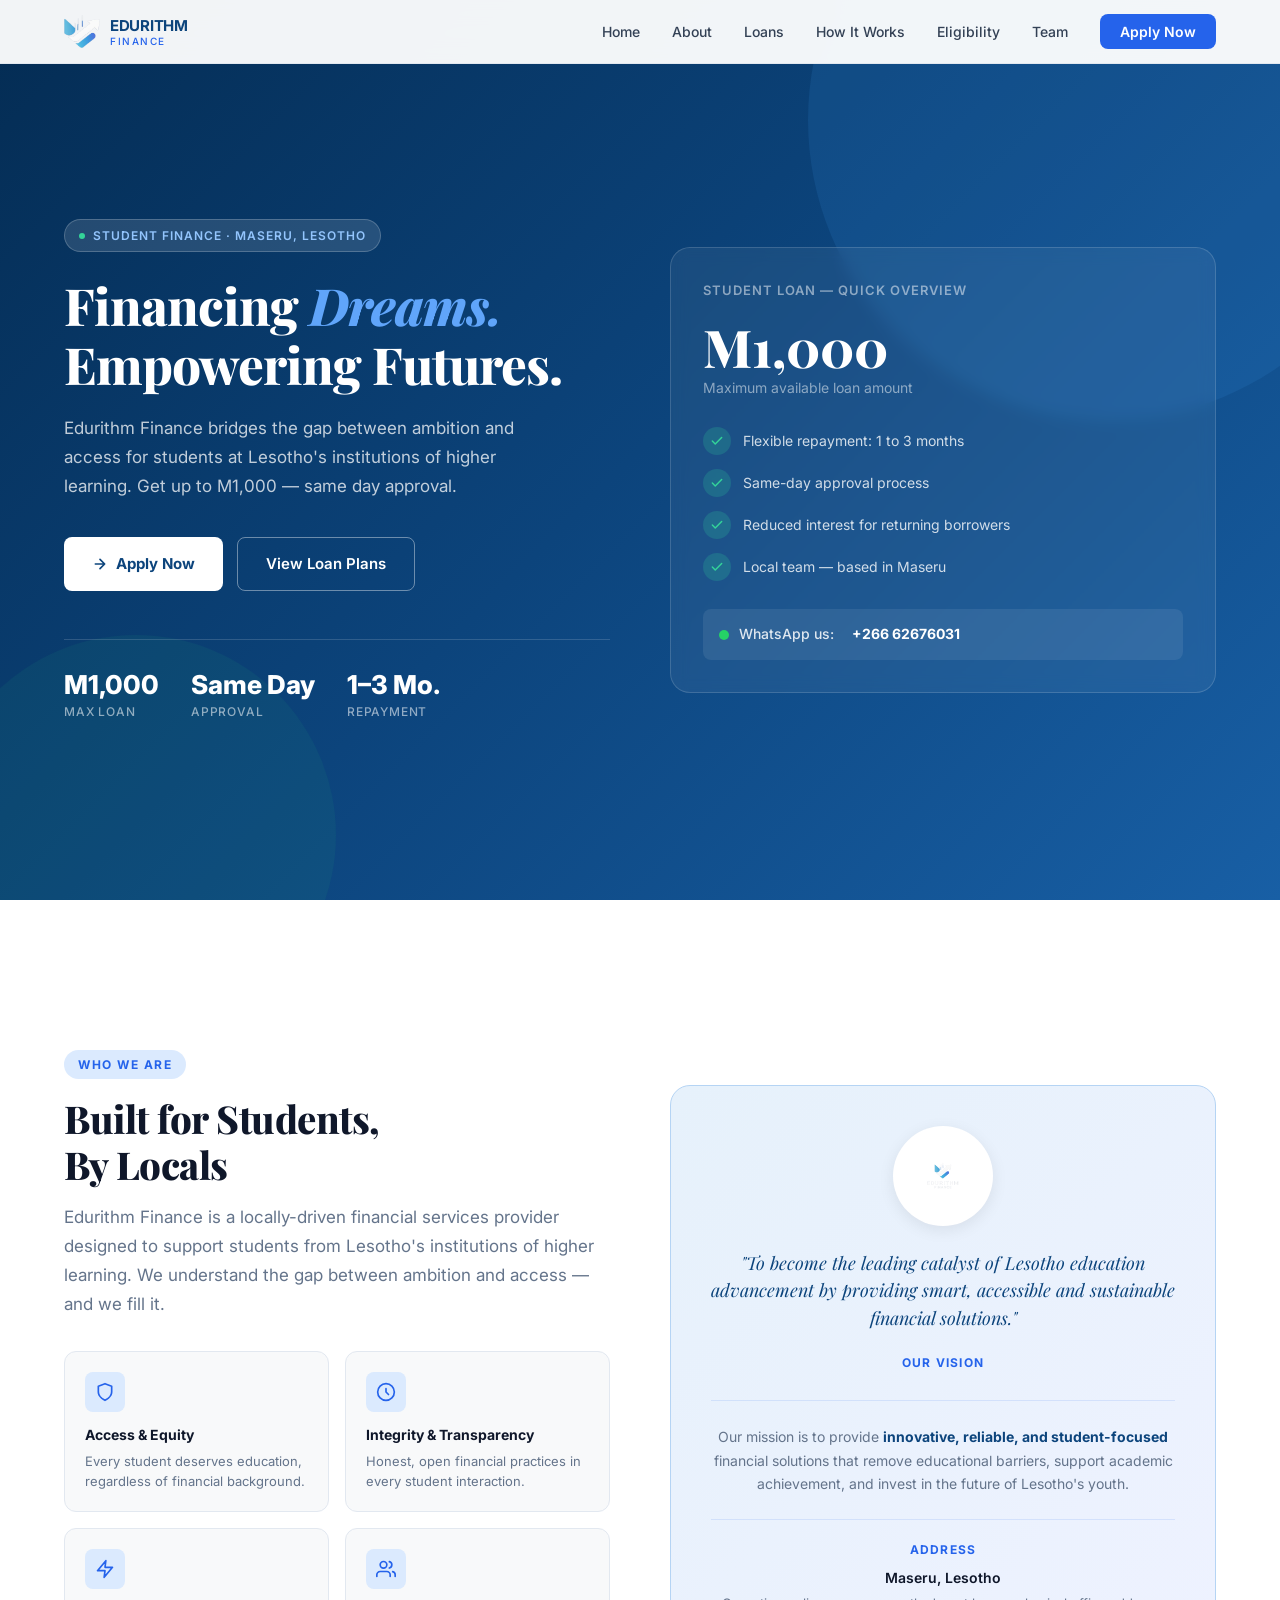
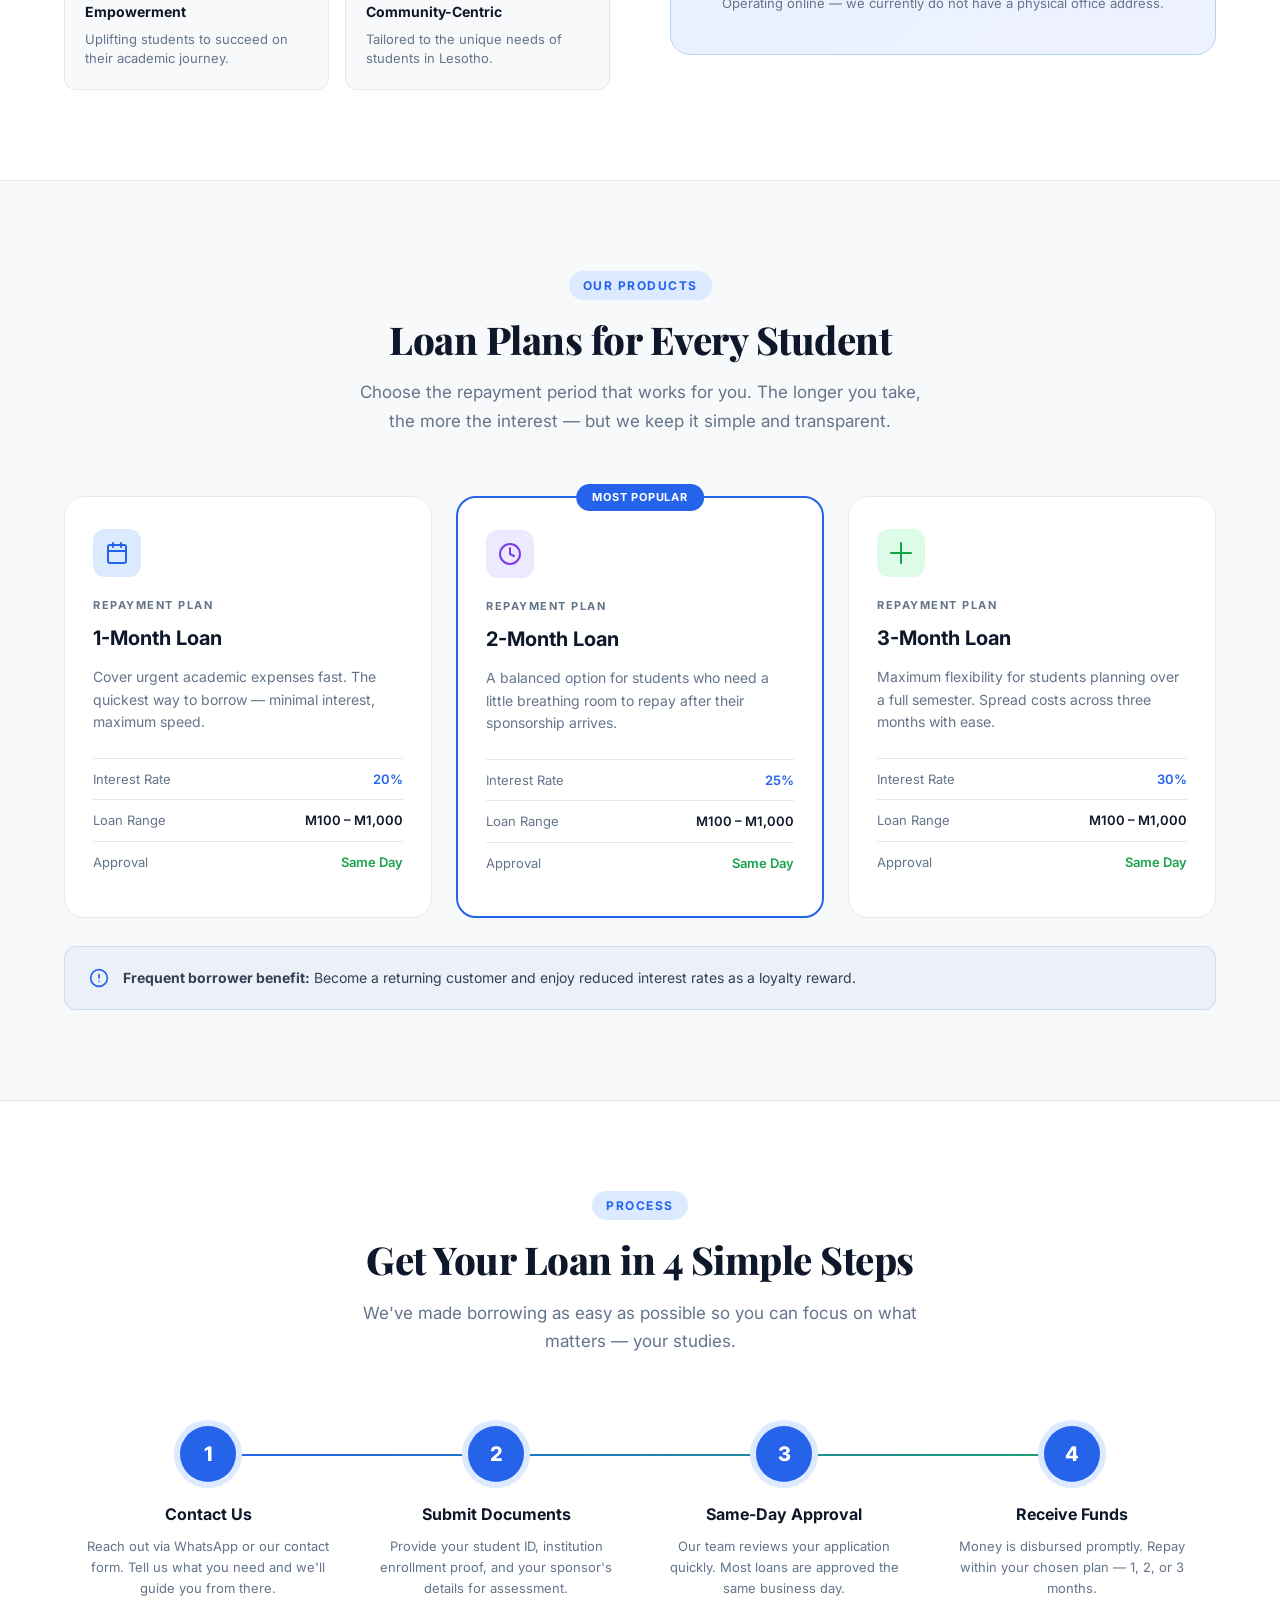
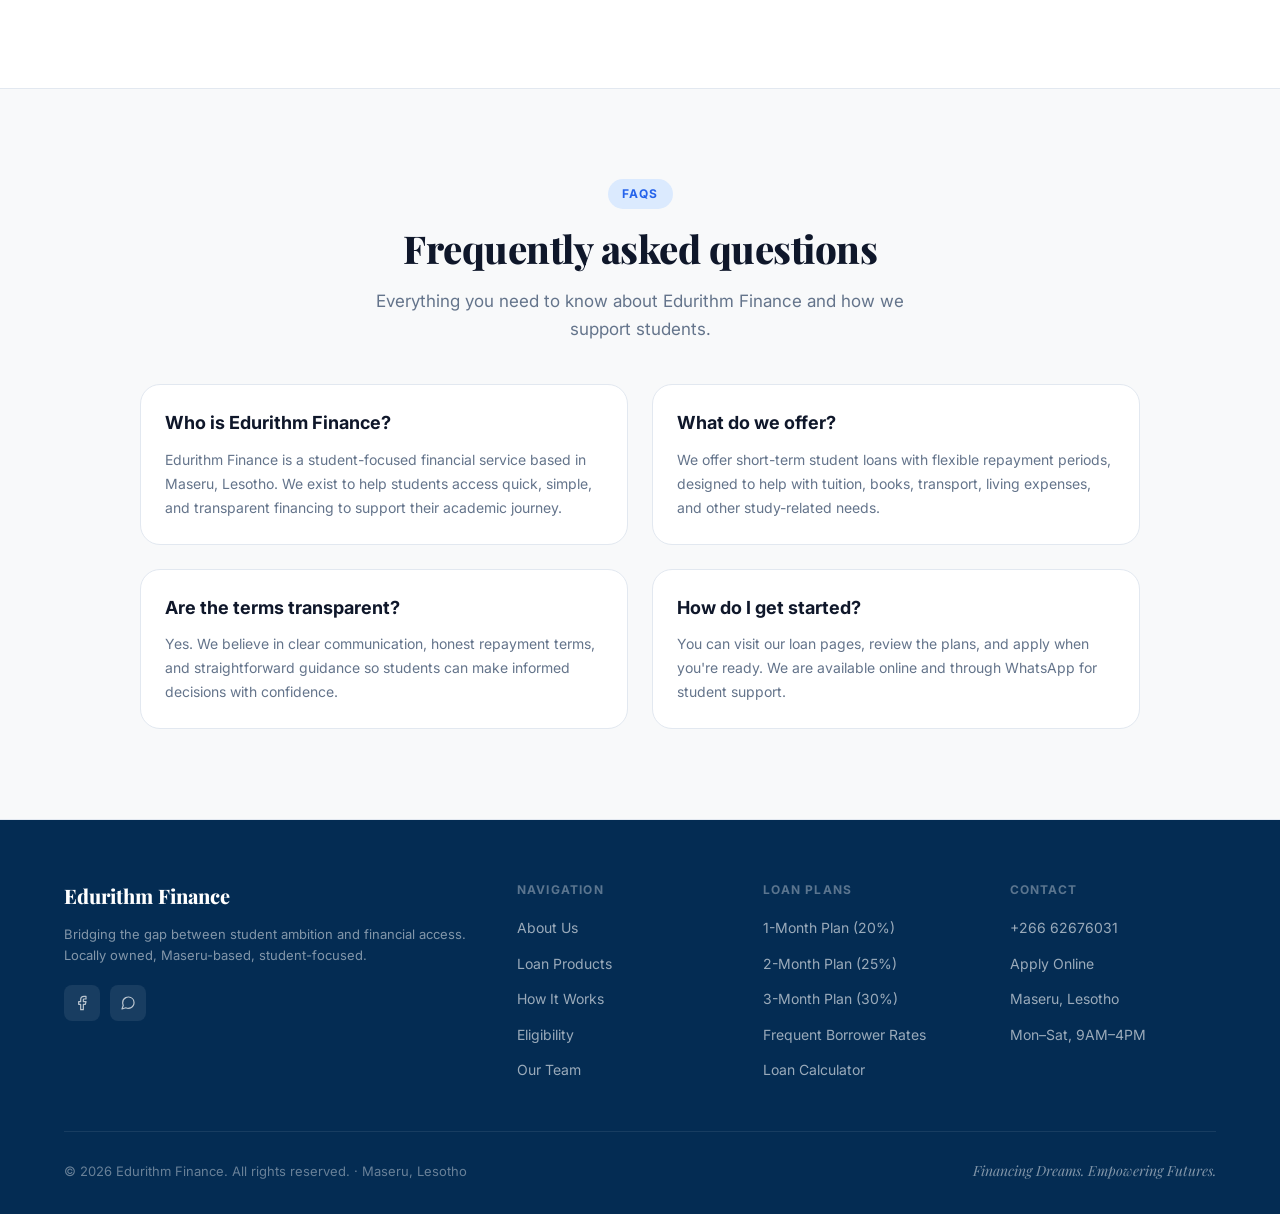
==== index.html @ 65cb5b79 "Update index.html" ====
<!DOCTYPE html>
<html lang="en">
<head>
<meta charset="UTF-8" />
<meta name="viewport" content="width=device-width, initial-scale=1.0" />
<title>Edurithm Finance – Financing Dreams. Empowering Futures.</title>
<link href="https://fonts.googleapis.com/css2?family=Inter:wght@300;400;500;600;700;800&family=Playfair+Display:wght@700;800&display=swap" rel="stylesheet" />
<style>
  *, *::before, *::after { box-sizing: border-box; margin: 0; padding: 0; }

  :root {
    --blue-50: #E6F1FB;
    --blue-100: #B5D4F4;
    --blue-400: #378ADD;
    --blue-600: #185FA5;
    --blue-800: #0C447C;
    --blue-900: #042C53;
    --teal-50: #E1F5EE;
    --teal-400: #1D9E75;
    --teal-600: #0F6E56;
    --gray-50: #F8F9FA;
    --gray-100: #F1F3F5;
    --gray-200: #E9ECEF;
    --gray-400: #888780;
    --gray-600: #5F5E5A;
    --gray-800: #2C2C2A;
    --white: #ffffff;
    --accent: #2563EB;
    --accent-light: #DBEAFE;
    --accent-dark: #1D4ED8;
    --text-dark: #0F172A;
    --text-mid: #334155;
    --text-muted: #64748B;
    --border: #E2E8F0;
    --radius-sm: 8px;
    --radius-md: 12px;
    --radius-lg: 20px;
    --radius-xl: 32px;
    --shadow-sm: 0 1px 3px rgba(0,0,0,0.06), 0 1px 2px rgba(0,0,0,0.04);
    --shadow-md: 0 4px 16px rgba(0,0,0,0.08);
    --shadow-lg: 0 8px 32px rgba(0,0,0,0.10);
  }

  html { scroll-behavior: smooth; }

  body {
    font-family: 'Inter', sans-serif;
    background: var(--white);
    color: var(--text-dark);
    line-height: 1.6;
    overflow-x: hidden;
  }

  /* ─── NAV ─── */
  nav {
    position: fixed;
    top: 0; left: 0; right: 0;
    z-index: 100;
    background: rgba(255,255,255,0.95);
    backdrop-filter: blur(12px);
    border-bottom: 1px solid var(--border);
    padding: 0 5%;
    display: flex;
    align-items: center;
    justify-content: space-between;
    height: 64px;
  }

  .nav-logo {
    display: flex;
    align-items: center;
    gap: 10px;
    text-decoration: none;
  }

  .nav-logo-mark {
    width: 36px;
    height: 36px;
    border-radius: 12px;
    background: linear-gradient(135deg, var(--accent), var(--teal-400));
    color: #fff;
    display: flex;
    align-items: center;
    justify-content: center;
    font-size: 14px;
    font-weight: 800;
    box-shadow: var(--shadow-sm);
  }

  .nav-logo-icon {
    width: 36px;
    height: 36px;
    object-fit: contain;
  }

  .nav-brand {
    font-size: 15px;
    font-weight: 700;
    color: var(--blue-800);
    letter-spacing: -0.3px;
    line-height: 1.2;
  }

  .nav-brand span {
    display: block;
    font-size: 10px;
    font-weight: 500;
    color: var(--accent);
    letter-spacing: 1.5px;
    text-transform: uppercase;
  }

  .nav-links {
    display: flex;
    align-items: center;
    gap: 32px;
    list-style: none;
  }

  .nav-links a {
    text-decoration: none;
    font-size: 14px;
    font-weight: 500;
    color: var(--text-mid);
    transition: color 0.2s;
  }

  .nav-links a:hover { color: var(--accent); }

  .nav-cta {
    background: var(--accent);
    color: #fff !important;
    padding: 9px 20px;
    border-radius: var(--radius-sm);
    font-weight: 600 !important;
    transition: background 0.2s !important;
  }

  .nav-cta:hover { background: var(--accent-dark) !important; color: #fff !important; }

  .nav-mobile-btn {
    display: none;
    background: none;
    border: none;
    cursor: pointer;
    flex-direction: column;
    gap: 5px;
    padding: 4px;
  }

  .nav-mobile-btn span {
    display: block;
    width: 24px;
    height: 2px;
    background: var(--text-dark);
    border-radius: 2px;
    transition: all 0.3s;
  }

  /* ─── HERO ─── */
  .hero {
    min-height: 100vh;
    background: linear-gradient(135deg, var(--blue-900) 0%, var(--blue-800) 50%, var(--blue-600) 100%);
    display: flex;
    align-items: center;
    padding: 100px 5% 60px;
    position: relative;
    overflow: hidden;
  }

  .hero::before {
    content: '';
    position: absolute;
    top: -20%;
    right: -10%;
    width: 600px;
    height: 600px;
    border-radius: 50%;
    background: rgba(55, 138, 221, 0.15);
    pointer-events: none;
  }

  .hero::after {
    content: '';
    position: absolute;
    bottom: -15%;
    left: -5%;
    width: 400px;
    height: 400px;
    border-radius: 50%;
    background: rgba(29, 158, 117, 0.10);
    pointer-events: none;
  }

  .hero-inner {
    max-width: 1200px;
    margin: 0 auto;
    width: 100%;
    display: grid;
    grid-template-columns: 1fr 1fr;
    gap: 60px;
    align-items: center;
    position: relative;
    z-index: 2;
  }

  .hero-tag {
    display: inline-flex;
    align-items: center;
    gap: 8px;
    background: rgba(255,255,255,0.12);
    border: 1px solid rgba(255,255,255,0.2);
    color: #93C5FD;
    font-size: 12px;
    font-weight: 600;
    letter-spacing: 1px;
    text-transform: uppercase;
    padding: 6px 14px;
    border-radius: 100px;
    margin-bottom: 24px;
  }

  .hero-tag::before {
    content: '';
    width: 6px;
    height: 6px;
    background: #34D399;
    border-radius: 50%;
  }

  .hero h1 {
    font-family: 'Playfair Display', serif;
    font-size: clamp(2.4rem, 4vw, 3.4rem);
    font-weight: 800;
    color: #ffffff;
    line-height: 1.15;
    margin-bottom: 20px;
    letter-spacing: -1px;
  }

  .hero h1 em {
    font-style: italic;
    color: #60A5FA;
  }

  .hero-sub {
    font-size: 17px;
    color: rgba(255,255,255,0.75);
    line-height: 1.7;
    margin-bottom: 36px;
    max-width: 480px;
  }

  .hero-actions {
    display: flex;
    gap: 14px;
    flex-wrap: wrap;
  }

  .btn-primary {
    display: inline-flex;
    align-items: center;
    gap: 8px;
    background: #ffffff;
    color: var(--blue-800);
    font-size: 15px;
    font-weight: 700;
    padding: 14px 28px;
    border-radius: var(--radius-sm);
    text-decoration: none;
    transition: all 0.2s;
    border: none;
    cursor: pointer;
  }

  .btn-primary:hover {
    background: var(--blue-50);
    transform: translateY(-1px);
    box-shadow: 0 6px 20px rgba(0,0,0,0.15);
  }

  .btn-secondary {
    display: inline-flex;
    align-items: center;
    gap: 8px;
    background: transparent;
    color: #ffffff;
    font-size: 15px;
    font-weight: 600;
    padding: 14px 28px;
    border-radius: var(--radius-sm);
    border: 1.5px solid rgba(255,255,255,0.4);
    text-decoration: none;
    transition: all 0.2s;
  }

  .btn-secondary:hover {
    background: rgba(255,255,255,0.1);
    border-color: rgba(255,255,255,0.7);
  }

  /* Hero stats */
  .hero-stats {
    display: flex;
    gap: 32px;
    margin-top: 48px;
    padding-top: 32px;
    border-top: 1px solid rgba(255,255,255,0.15);
  }

  .hero-stat-num {
    font-size: 26px;
    font-weight: 800;
    color: #ffffff;
    line-height: 1;
    margin-bottom: 4px;
  }

  .hero-stat-label {
    font-size: 12px;
    color: rgba(255,255,255,0.55);
    font-weight: 500;
    text-transform: uppercase;
    letter-spacing: 0.8px;
  }

  /* Hero card */
  .hero-card {
    background: rgba(255,255,255,0.06);
    backdrop-filter: blur(8px);
    border: 1px solid rgba(255,255,255,0.15);
    border-radius: var(--radius-lg);
    padding: 32px;
  }

  .hero-card-title {
    font-size: 13px;
    font-weight: 600;
    color: rgba(255,255,255,0.5);
    text-transform: uppercase;
    letter-spacing: 1px;
    margin-bottom: 20px;
  }

  .loan-amount-display {
    font-family: 'Playfair Display', serif;
    font-size: 52px;
    font-weight: 800;
    color: #ffffff;
    line-height: 1;
    margin-bottom: 4px;
  }

  .loan-amount-sub {
    font-size: 14px;
    color: rgba(255,255,255,0.5);
    margin-bottom: 28px;
  }

  .loan-features {
    display: flex;
    flex-direction: column;
    gap: 14px;
    margin-bottom: 28px;
  }

  .loan-feature {
    display: flex;
    align-items: center;
    gap: 12px;
    font-size: 14px;
    color: rgba(255,255,255,0.8);
  }

  .loan-feature-icon {
    width: 28px;
    height: 28px;
    border-radius: 50%;
    background: rgba(52, 211, 153, 0.2);
    display: flex;
    align-items: center;
    justify-content: center;
    flex-shrink: 0;
  }

  .loan-feature-icon svg {
    width: 14px;
    height: 14px;
    stroke: #34D399;
    fill: none;
    stroke-width: 2.5;
    stroke-linecap: round;
    stroke-linejoin: round;
  }

  .hero-contact-row {
    display: flex;
    align-items: center;
    gap: 10px;
    padding: 14px 16px;
    background: rgba(255,255,255,0.08);
    border-radius: var(--radius-sm);
    font-size: 14px;
    color: rgba(255,255,255,0.85);
    font-weight: 500;
  }

  .whatsapp-dot {
    width: 10px;
    height: 10px;
    background: #25D366;
    border-radius: 50%;
    flex-shrink: 0;
  }

  /* ─── SECTION BASE ─── */
  section { padding: 90px 5%; }

  .section-inner {
    max-width: 1200px;
    margin: 0 auto;
  }

  .section-tag {
    display: inline-block;
    font-size: 12px;
    font-weight: 700;
    letter-spacing: 1.5px;
    text-transform: uppercase;
    color: var(--accent);
    background: var(--accent-light);
    padding: 5px 14px;
    border-radius: 100px;
    margin-bottom: 16px;
  }

  .section-title {
    font-family: 'Playfair Display', serif;
    font-size: clamp(1.8rem, 3vw, 2.6rem);
    font-weight: 800;
    color: var(--text-dark);
    line-height: 1.2;
    letter-spacing: -0.5px;
    margin-bottom: 16px;
  }

  .section-sub {
    font-size: 17px;
    color: var(--text-muted);
    line-height: 1.7;
    max-width: 580px;
  }

  /* ─── ABOUT ─── */
  .about-grid {
    display: grid;
    grid-template-columns: 1fr 1fr;
    gap: 60px;
    align-items: center;
    margin-top: 60px;
  }

  .about-values {
    display: grid;
    grid-template-columns: 1fr 1fr;
    gap: 16px;
    margin-top: 32px;
  }

  .value-card {
    background: var(--gray-50);
    border: 1px solid var(--border);
    border-radius: var(--radius-md);
    padding: 20px;
  }

  .value-icon {
    width: 40px;
    height: 40px;
    border-radius: var(--radius-sm);
    background: var(--accent-light);
    display: flex;
    align-items: center;
    justify-content: center;
    margin-bottom: 12px;
  }

  .value-icon svg {
    width: 20px;
    height: 20px;
    stroke: var(--accent);
    fill: none;
    stroke-width: 2;
    stroke-linecap: round;
    stroke-linejoin: round;
  }

  .value-title {
    font-size: 14px;
    font-weight: 700;
    color: var(--text-dark);
    margin-bottom: 6px;
  }

  .value-desc {
    font-size: 13px;
    color: var(--text-muted);
    line-height: 1.5;
  }

  .about-visual {
    background: linear-gradient(135deg, var(--blue-50) 0%, #EEF2FF 100%);
    border-radius: var(--radius-lg);
    padding: 40px;
    text-align: center;
    border: 1px solid var(--blue-100);
  }

  .about-visual-logo {
    width: 100px;
    height: 100px;
    margin: 0 auto 24px;
    background: var(--white);
    border-radius: 50%;
    display: flex;
    align-items: center;
    justify-content: center;
    box-shadow: var(--shadow-md);
  }

  .about-quote {
    font-family: 'Playfair Display', serif;
    font-size: 18px;
    font-style: italic;
    color: var(--blue-800);
    line-height: 1.55;
    margin-bottom: 20px;
  }

  .about-mission-label {
    font-size: 12px;
    font-weight: 700;
    text-transform: uppercase;
    letter-spacing: 1.2px;
    color: var(--accent);
  }

  /* ─── LOAN PRODUCTS ─── */
  .products-bg {
    background: var(--gray-50);
    border-top: 1px solid var(--border);
    border-bottom: 1px solid var(--border);
  }

  .products-header {
    text-align: center;
    margin-bottom: 60px;
  }

  .products-header .section-sub {
    margin: 0 auto;
  }

  .products-grid {
    display: grid;
    grid-template-columns: repeat(3, 1fr);
    gap: 24px;
  }

  .product-card {
    background: var(--white);
    border: 1px solid var(--border);
    border-radius: var(--radius-lg);
    padding: 32px 28px;
    position: relative;
    transition: box-shadow 0.25s, transform 0.25s;
  }

  .product-card:hover {
    box-shadow: var(--shadow-lg);
    transform: translateY(-4px);
  }

  .product-card.featured {
    border-color: var(--accent);
    border-width: 2px;
  }

  .featured-badge {
    position: absolute;
    top: -14px;
    left: 50%;
    transform: translateX(-50%);
    background: var(--accent);
    color: #fff;
    font-size: 11px;
    font-weight: 700;
    letter-spacing: 0.8px;
    text-transform: uppercase;
    padding: 5px 16px;
    border-radius: 100px;
    white-space: nowrap;
  }

  .product-icon {
    width: 48px;
    height: 48px;
    border-radius: var(--radius-md);
    background: var(--accent-light);
    display: flex;
    align-items: center;
    justify-content: center;
    margin-bottom: 20px;
  }

  .product-icon svg {
    width: 24px;
    height: 24px;
    stroke: var(--accent);
    fill: none;
    stroke-width: 2;
    stroke-linecap: round;
    stroke-linejoin: round;
  }

  .product-name {
    font-size: 11px;
    font-weight: 700;
    text-transform: uppercase;
    letter-spacing: 1.5px;
    color: var(--text-muted);
    margin-bottom: 8px;
  }

  .product-title {
    font-size: 20px;
    font-weight: 700;
    color: var(--text-dark);
    margin-bottom: 12px;
  }

  .product-desc {
    font-size: 14px;
    color: var(--text-muted);
    line-height: 1.6;
    margin-bottom: 24px;
  }

  .product-detail {
    display: flex;
    align-items: center;
    justify-content: space-between;
    padding: 10px 0;
    border-top: 1px solid var(--border);
    font-size: 13px;
  }

  .product-detail-label { color: var(--text-muted); }
  .product-detail-value { font-weight: 600; color: var(--text-dark); }

  /* ─── HOW IT WORKS ─── */
  .how-header {
    text-align: center;
    margin-bottom: 70px;
  }

  .how-header .section-sub { margin: 0 auto; }

  .steps-grid {
    display: grid;
    grid-template-columns: repeat(4, 1fr);
    gap: 0;
    position: relative;
  }

  .steps-grid::before {
    content: '';
    position: absolute;
    top: 28px;
    left: calc(12.5% + 20px);
    right: calc(12.5% + 20px);
    height: 2px;
    background: linear-gradient(90deg, var(--accent), var(--teal-400));
    z-index: 0;
  }

  .step {
    text-align: center;
    padding: 0 16px;
    position: relative;
    z-index: 1;
  }

  .step-number {
    width: 56px;
    height: 56px;
    border-radius: 50%;
    background: var(--accent);
    color: #fff;
    font-size: 20px;
    font-weight: 800;
    display: flex;
    align-items: center;
    justify-content: center;
    margin: 0 auto 20px;
    box-shadow: 0 0 0 6px var(--accent-light);
  }

  .step-title {
    font-size: 16px;
    font-weight: 700;
    color: var(--text-dark);
    margin-bottom: 8px;
  }

  .step-desc {
    font-size: 13px;
    color: var(--text-muted);
    line-height: 1.6;
  }

  /* ─── LOAN CALCULATOR ─── */
  .calc-bg {
    background: linear-gradient(135deg, var(--blue-900) 0%, var(--blue-800) 100%);
  }

  .calc-inner {
    max-width: 1200px;
    margin: 0 auto;
    display: grid;
    grid-template-columns: 1fr 1fr;
    gap: 60px;
    align-items: start;
  }

  .calc-left .section-title { color: #fff; }
  .calc-left .section-sub { color: rgba(255,255,255,0.65); }
  .calc-left .section-tag { background: rgba(255,255,255,0.12); color: #93C5FD; }

  .calc-card {
    background: rgba(255,255,255,0.06);
    border: 1px solid rgba(255,255,255,0.15);
    border-radius: var(--radius-lg);
    padding: 36px;
  }

  .calc-field {
    margin-bottom: 24px;
  }

  .calc-label {
    font-size: 13px;
    font-weight: 600;
    color: rgba(255,255,255,0.6);
    text-transform: uppercase;
    letter-spacing: 0.8px;
    margin-bottom: 10px;
    display: flex;
    justify-content: space-between;
    align-items: center;
  }

  .calc-value {
    font-size: 16px;
    font-weight: 700;
    color: #60A5FA;
  }

  input[type="range"] {
    -webkit-appearance: none;
    appearance: none;
    width: 100%;
    height: 4px;
    border-radius: 4px;
    background: rgba(255,255,255,0.2);
    outline: none;
  }

  input[type="range"]::-webkit-slider-thumb {
    -webkit-appearance: none;
    width: 20px;
    height: 20px;
    border-radius: 50%;
    background: #ffffff;
    cursor: pointer;
    box-shadow: 0 2px 8px rgba(0,0,0,0.3);
  }

  .calc-results {
    margin-top: 28px;
    padding-top: 28px;
    border-top: 1px solid rgba(255,255,255,0.15);
    display: grid;
    grid-template-columns: 1fr 1fr;
    gap: 16px;
  }

  .calc-result-item {
    background: rgba(255,255,255,0.06);
    border-radius: var(--radius-sm);
    padding: 16px;
  }

  .calc-result-label {
    font-size: 11px;
    font-weight: 600;
    text-transform: uppercase;
    letter-spacing: 1px;
    color: rgba(255,255,255,0.45);
    margin-bottom: 6px;
  }

  .calc-result-num {
    font-size: 22px;
    font-weight: 800;
    color: #ffffff;
  }

  .calc-cta {
    display: block;
    text-align: center;
    background: #ffffff;
    color: var(--blue-800);
    font-size: 15px;
    font-weight: 700;
    padding: 14px;
    border-radius: var(--radius-sm);
    text-decoration: none;
    margin-top: 24px;
    transition: background 0.2s;
  }

  .calc-cta:hover { background: var(--blue-50); }

  /* ─── ELIGIBILITY ─── */
  .elig-grid {
    display: grid;
    grid-template-columns: 1fr 1fr;
    gap: 60px;
    align-items: center;
    margin-top: 60px;
  }

  .elig-list {
    display: flex;
    flex-direction: column;
    gap: 16px;
  }

  .elig-item {
    display: flex;
    gap: 16px;
    align-items: flex-start;
    padding: 20px;
    background: var(--gray-50);
    border: 1px solid var(--border);
    border-radius: var(--radius-md);
  }

  .elig-check {
    width: 28px;
    height: 28px;
    border-radius: 50%;
    background: #DCFCE7;
    display: flex;
    align-items: center;
    justify-content: center;
    flex-shrink: 0;
    margin-top: 1px;
  }

  .elig-check svg {
    width: 14px;
    height: 14px;
    stroke: #16A34A;
    fill: none;
    stroke-width: 3;
    stroke-linecap: round;
    stroke-linejoin: round;
  }

  .elig-text strong {
    display: block;
    font-size: 14px;
    font-weight: 700;
    color: var(--text-dark);
    margin-bottom: 3px;
  }

  .elig-text p {
    font-size: 13px;
    color: var(--text-muted);
    line-height: 1.5;
  }

  .elig-info-box {
    background: linear-gradient(135deg, var(--blue-50), #EEF2FF);
    border: 1px solid var(--blue-100);
    border-radius: var(--radius-lg);
    padding: 36px;
  }

  .info-row {
    display: flex;
    justify-content: space-between;
    align-items: center;
    padding: 16px 0;
    border-bottom: 1px solid rgba(37, 99, 235, 0.1);
    font-size: 14px;
  }

  .info-row:last-child { border-bottom: none; padding-bottom: 0; }
  .info-row:first-child { padding-top: 0; }

  .info-key { color: var(--text-muted); font-weight: 500; }

  .info-val {
    font-weight: 700;
    color: var(--blue-800);
    text-align: right;
  }

  /* ─── TEAM ─── */
  .team-bg { background: var(--gray-50); border-top: 1px solid var(--border); border-bottom: 1px solid var(--border); }

  .team-header {
    text-align: center;
    margin-bottom: 60px;
  }

  .team-header .section-sub { margin: 0 auto; }

  .team-grid {
    display: grid;
    grid-template-columns: repeat(2, 1fr);
    gap: 28px;
    max-width: 800px;
    margin: 0 auto;
  }

  .team-card {
    background: var(--white);
    border: 1px solid var(--border);
    border-radius: var(--radius-lg);
    padding: 32px;
    text-align: center;
    transition: box-shadow 0.25s;
  }

  .team-card:hover { box-shadow: var(--shadow-lg); }

  .team-avatar {
    width: 72px;
    height: 72px;
    border-radius: 50%;
    background: linear-gradient(135deg, var(--accent), var(--teal-400));
    display: flex;
    align-items: center;
    justify-content: center;
    font-family: 'Playfair Display', serif;
    font-size: 24px;
    font-weight: 800;
    color: #fff;
    margin: 0 auto 16px;
  }

  .team-name {
    font-size: 18px;
    font-weight: 700;
    color: var(--text-dark);
    margin-bottom: 4px;
  }

  .team-role {
    font-size: 13px;
    color: var(--accent);
    font-weight: 600;
    text-transform: uppercase;
    letter-spacing: 0.8px;
    margin-bottom: 16px;
  }

  .team-share {
    display: inline-flex;
    align-items: center;
    gap: 6px;
    background: var(--accent-light);
    color: var(--accent);
    font-size: 12px;
    font-weight: 700;
    padding: 5px 14px;
    border-radius: 100px;
    margin-bottom: 16px;
  }

  .team-bio {
    font-size: 13px;
    color: var(--text-muted);
    line-height: 1.6;
  }

  /* ─── CONTACT ─── */
  .contact-inner {
    max-width: 1200px;
    margin: 0 auto;
    display: grid;
    grid-template-columns: 1fr 1fr;
    gap: 60px;
    align-items: start;
  }

  .contact-methods {
    display: flex;
    flex-direction: column;
    gap: 16px;
    margin-top: 36px;
  }

  .contact-item {
    display: flex;
    align-items: center;
    gap: 16px;
    padding: 20px;
    background: var(--gray-50);
    border: 1px solid var(--border);
    border-radius: var(--radius-md);
  }

  .contact-icon-wrap {
    width: 44px;
    height: 44px;
    border-radius: var(--radius-sm);
    display: flex;
    align-items: center;
    justify-content: center;
    flex-shrink: 0;
  }

  .contact-icon-wrap.green { background: #DCFCE7; }
  .contact-icon-wrap.blue { background: var(--accent-light); }
  .contact-icon-wrap.purple { background: #EDE9FE; }

  .contact-icon-wrap svg {
    width: 20px;
    height: 20px;
    stroke-width: 2;
    stroke-linecap: round;
    stroke-linejoin: round;
    fill: none;
  }

  .contact-icon-wrap.green svg { stroke: #16A34A; }
  .contact-icon-wrap.blue svg { stroke: var(--accent); }
  .contact-icon-wrap.purple svg { stroke: #7C3AED; }

  .contact-label {
    font-size: 12px;
    font-weight: 700;
    text-transform: uppercase;
    letter-spacing: 0.8px;
    color: var(--text-muted);
    margin-bottom: 3px;
  }

  .contact-value {
    font-size: 15px;
    font-weight: 700;
    color: var(--text-dark);
  }

  /* Contact form */
  .contact-form {
    background: var(--white);
    border: 1px solid var(--border);
    border-radius: var(--radius-lg);
    padding: 36px;
    box-shadow: var(--shadow-md);
  }

  .form-title {
    font-size: 20px;
    font-weight: 700;
    color: var(--text-dark);
    margin-bottom: 24px;
  }

  .form-row {
    display: grid;
    grid-template-columns: 1fr 1fr;
    gap: 16px;
  }

  .form-group {
    margin-bottom: 18px;
  }

  .form-group label {
    display: block;
    font-size: 13px;
    font-weight: 600;
    color: var(--text-mid);
    margin-bottom: 7px;
  }

  .form-group input,
  .form-group select,
  .form-group textarea {
    width: 100%;
    padding: 11px 14px;
    border: 1.5px solid var(--border);
    border-radius: var(--radius-sm);
    font-size: 14px;
    font-family: 'Inter', sans-serif;
    color: var(--text-dark);
    background: var(--gray-50);
    transition: border-color 0.2s;
    outline: none;
  }

  .form-group input:focus,
  .form-group select:focus,
  .form-group textarea:focus {
    border-color: var(--accent);
    background: var(--white);
  }

  .form-group textarea { resize: vertical; min-height: 100px; }

  .form-submit {
    width: 100%;
    background: var(--accent);
    color: #fff;
    font-size: 15px;
    font-weight: 700;
    padding: 14px;
    border: none;
    border-radius: var(--radius-sm);
    cursor: pointer;
    transition: background 0.2s;
    font-family: 'Inter', sans-serif;
  }

  .form-submit:hover { background: var(--accent-dark); }

  .form-note {
    text-align: center;
    font-size: 12px;
    color: var(--text-muted);
    margin-top: 14px;
  }

  /* ─── FOOTER ─── */
  footer {
    background: var(--blue-900);
    padding: 60px 5% 32px;
    color: rgba(255,255,255,0.65);
  }

  .footer-inner {
    max-width: 1200px;
    margin: 0 auto;
  }

  .footer-top {
    display: grid;
    grid-template-columns: 2fr 1fr 1fr 1fr;
    gap: 40px;
    margin-bottom: 48px;
  }

  .footer-brand {
    font-family: 'Playfair Display', serif;
    font-size: 20px;
    font-weight: 800;
    color: #fff;
    margin-bottom: 12px;
  }

  .footer-tagline {
    font-size: 13px;
    color: rgba(255,255,255,0.5);
    line-height: 1.6;
    margin-bottom: 20px;
  }

  .footer-social {
    display: flex;
    gap: 10px;
  }

  .social-btn {
    width: 36px;
    height: 36px;
    border-radius: var(--radius-sm);
    background: rgba(255,255,255,0.08);
    display: flex;
    align-items: center;
    justify-content: center;
    transition: background 0.2s;
    text-decoration: none;
  }

  .social-btn:hover { background: rgba(255,255,255,0.18); }

  .social-btn svg {
    width: 16px;
    height: 16px;
    stroke: rgba(255,255,255,0.7);
    fill: none;
    stroke-width: 1.8;
    stroke-linecap: round;
    stroke-linejoin: round;
  }

  .footer-col-title {
    font-size: 12px;
    font-weight: 700;
    text-transform: uppercase;
    letter-spacing: 1.2px;
    color: rgba(255,255,255,0.35);
    margin-bottom: 16px;
  }

  .footer-links {
    display: flex;
    flex-direction: column;
    gap: 10px;
    list-style: none;
  }

  .footer-links a {
    text-decoration: none;
    font-size: 14px;
    color: rgba(255,255,255,0.6);
    transition: color 0.2s;
  }

  .footer-links a:hover { color: #ffffff; }

  .footer-bottom {
    border-top: 1px solid rgba(255,255,255,0.08);
    padding-top: 28px;
    display: flex;
    justify-content: space-between;
    align-items: center;
    font-size: 13px;
  }

  .footer-bottom-left { color: rgba(255,255,255,0.4); }

  .footer-bottom-right {
    font-family: 'Playfair Display', serif;
    font-style: italic;
    color: rgba(255,255,255,0.5);
    font-size: 14px;
  }

  /* ─── SUCCESS TOAST ─── */
  .toast {
    position: fixed;
    bottom: 32px;
    right: 32px;
    background: var(--blue-800);
    color: #fff;
    padding: 16px 24px;
    border-radius: var(--radius-md);
    font-size: 14px;
    font-weight: 600;
    box-shadow: var(--shadow-lg);
    transform: translateY(120px);
    opacity: 0;
    transition: all 0.4s cubic-bezier(0.34, 1.56, 0.64, 1);
    z-index: 200;
    display: flex;
    align-items: center;
    gap: 10px;
  }

  .toast.show {
    transform: translateY(0);
    opacity: 1;
  }

  .toast-icon {
    width: 22px;
    height: 22px;
    border-radius: 50%;
    background: #34D399;
    display: flex;
    align-items: center;
    justify-content: center;
    flex-shrink: 0;
  }

  /* ─── MOBILE ─── */
  @media (max-width: 900px) {
    .hero-inner { grid-template-columns: 1fr; }
    .hero-card { display: none; }
    .about-grid { grid-template-columns: 1fr; }
    .about-visual { order: -1; }
    .products-grid { grid-template-columns: 1fr; }
    .steps-grid { grid-template-columns: 1fr 1fr; }
    .steps-grid::before { display: none; }
    .calc-inner { grid-template-columns: 1fr; }
    .elig-grid { grid-template-columns: 1fr; }
    .team-grid { grid-template-columns: 1fr; }
    .contact-inner { grid-template-columns: 1fr; }
    .footer-top { grid-template-columns: 1fr 1fr; }
    .footer-bottom { flex-direction: column; gap: 12px; text-align: center; }
    .nav-links { display: none; }
    .nav-mobile-btn { display: flex; }
    .about-values { grid-template-columns: 1fr; }
    .form-row { grid-template-columns: 1fr; }
  }

  @media (max-width: 600px) {
    section { padding: 60px 5%; }
    .hero { padding: 100px 5% 60px; }
    .hero h1 { font-size: 2rem; }
    .steps-grid { grid-template-columns: 1fr; }
    .footer-top { grid-template-columns: 1fr; }
    .hero-stats { flex-direction: column; gap: 16px; }
  }
</style>
</head>
<body>

<!-- ─── NAV ─── -->
<nav id="mainNav">
  <a href="index.html" class="nav-logo" aria-label="Edurithm Finance home">
    <img src="assets/logo-icon.png" alt="Edurithm Finance logo" class="nav-logo-icon" />
    <div class="nav-brand">
      EDURITHM
      <span>Finance</span>
    </div>
  </a>

  <ul class="nav-links">
    <li><a href="index.html">Home</a></li>
    <li><a href="about.html">About</a></li>
    <li><a href="loans.html">Loans</a></li>
    <li><a href="how-it-works.html">How It Works</a></li>
    <li><a href="eligibility.html">Eligibility</a></li>
    <li><a href="team.html">Team</a></li>
    <li><a href="apply-now.html" class="nav-cta">Apply Now</a></li>
  </ul>

  <button class="nav-mobile-btn" onclick="toggleMobileMenu()" aria-label="Toggle menu">
    <span></span><span></span><span></span>
  </button>
</nav>

<!-- ─── HERO ─── -->
<section class="hero" id="home">
  <div class="hero-inner">
    <div class="hero-left">
      <div class="hero-tag">Student Finance · Maseru, Lesotho</div>
      <h1>Financing <em>Dreams.</em><br/>Empowering Futures.</h1>
      <p class="hero-sub">
        Edurithm Finance bridges the gap between ambition and access for students at Lesotho's institutions of higher learning. Get up to M1,000 — same day approval.
      </p>
      <div class="hero-actions">
        <a href="apply-now.html" class="btn-primary">
          <svg width="16" height="16" fill="none" stroke="currentColor" stroke-width="2.5" stroke-linecap="round" stroke-linejoin="round" viewBox="0 0 24 24"><path d="M5 12h14M12 5l7 7-7 7"/></svg>
          Apply Now
        </a>
        <a href="loans.html" class="btn-secondary">View Loan Plans</a>
      </div>
      <div class="hero-stats">
        <div>
          <div class="hero-stat-num">M1,000</div>
          <div class="hero-stat-label">Max Loan</div>
        </div>
        <div>
          <div class="hero-stat-num">Same Day</div>
          <div class="hero-stat-label">Approval</div>
        </div>
        <div>
          <div class="hero-stat-num">1–3 Mo.</div>
          <div class="hero-stat-label">Repayment</div>
        </div>
      </div>
    </div>

    <div class="hero-card">
      <p class="hero-card-title">Student Loan — Quick Overview</p>
      <div class="loan-amount-display">M1,000</div>
      <p class="loan-amount-sub">Maximum available loan amount</p>

      <div class="loan-features">
        <div class="loan-feature">
          <div class="loan-feature-icon">
            <svg viewBox="0 0 24 24"><path d="M20 6L9 17l-5-5"/></svg>
          </div>
          Flexible repayment: 1 to 3 months
        </div>
        <div class="loan-feature">
          <div class="loan-feature-icon">
            <svg viewBox="0 0 24 24"><path d="M20 6L9 17l-5-5"/></svg>
          </div>
          Same-day approval process
        </div>
        <div class="loan-feature">
          <div class="loan-feature-icon">
            <svg viewBox="0 0 24 24"><path d="M20 6L9 17l-5-5"/></svg>
          </div>
          Reduced interest for returning borrowers
        </div>
        <div class="loan-feature">
          <div class="loan-feature-icon">
            <svg viewBox="0 0 24 24"><path d="M20 6L9 17l-5-5"/></svg>
          </div>
          Local team — based in Maseru
        </div>
      </div>

      <div class="hero-contact-row">
        <div class="whatsapp-dot"></div>
        WhatsApp us: &nbsp;<strong style="color:#fff">+266 62676031</strong>
      </div>
    </div>
  </div>
</section>

<!-- ─── ABOUT ─── -->
<section id="about">
  <div class="section-inner">
    <div class="about-grid">
      <div>
        <span class="section-tag">Who We Are</span>
        <h2 class="section-title">Built for Students,<br/>By Locals</h2>
        <p class="section-sub">
          Edurithm Finance is a locally-driven financial services provider designed to support students from Lesotho's institutions of higher learning. We understand the gap between ambition and access — and we fill it.
        </p>

        <div class="about-values">
          <div class="value-card">
            <div class="value-icon">
              <svg viewBox="0 0 24 24"><path d="M12 22s8-4 8-10V5l-8-3-8 3v7c0 6 8 10 8 10z"/></svg>
            </div>
            <div class="value-title">Access & Equity</div>
            <div class="value-desc">Every student deserves education, regardless of financial background.</div>
          </div>
          <div class="value-card">
            <div class="value-icon">
              <svg viewBox="0 0 24 24"><circle cx="12" cy="12" r="10"/><path d="M12 8v4l3 3"/></svg>
            </div>
            <div class="value-title">Integrity & Transparency</div>
            <div class="value-desc">Honest, open financial practices in every student interaction.</div>
          </div>
          <div class="value-card">
            <div class="value-icon">
              <svg viewBox="0 0 24 24"><path d="M13 2L3 14h9l-1 8 10-12h-9l1-8z"/></svg>
            </div>
            <div class="value-title">Empowerment</div>
            <div class="value-desc">Uplifting students to succeed on their academic journey.</div>
          </div>
          <div class="value-card">
            <div class="value-icon">
              <svg viewBox="0 0 24 24"><path d="M17 21v-2a4 4 0 0 0-4-4H5a4 4 0 0 0-4 4v2"/><circle cx="9" cy="7" r="4"/><path d="M23 21v-2a4 4 0 0 0-3-3.87M16 3.13a4 4 0 0 1 0 7.75"/></svg>
            </div>
            <div class="value-title">Community-Centric</div>
            <div class="value-desc">Tailored to the unique needs of students in Lesotho.</div>
          </div>
        </div>
      </div>

      <div class="about-visual">
        <div class="about-visual-logo">
          <img src="assets/logo.png" alt="Edurithm Finance logo" width="56" height="56" style="object-fit:contain;" />
        </div>
        <p class="about-quote">"To become the leading catalyst of Lesotho education advancement by providing smart, accessible and sustainable financial solutions."</p>
        <p class="about-mission-label">Our Vision</p>

        <div style="margin-top:28px; padding-top:24px; border-top:1px solid rgba(37,99,235,0.12);">
          <p style="font-size:14px; color:var(--text-muted); line-height:1.65;">
            Our mission is to provide <strong style="color:var(--blue-800)">innovative, reliable, and student-focused</strong> financial solutions that remove educational barriers, support academic achievement, and invest in the future of Lesotho's youth.
          </p>
        </div>

        <div style="margin-top:24px; padding-top:20px; border-top:1px solid rgba(37,99,235,0.12);">
          <p style="font-size:12px; font-weight:700; letter-spacing:1.2px; text-transform:uppercase; color:var(--accent); margin-bottom:8px;">Address</p>
          <p style="font-size:14px; color:var(--text-dark); font-weight:600; margin-bottom:4px;">Maseru, Lesotho</p>
          <p style="font-size:13px; color:var(--text-muted); line-height:1.6;">Operating online — we currently do not have a physical office address.</p>
        </div>
      </div>
    </div>
  </div>
</section>

<!-- ─── LOAN PRODUCTS ─── -->
<section class="products-bg" id="loans">
  <div class="section-inner">
    <div class="products-header">
      <span class="section-tag">Our Products</span>
      <h2 class="section-title">Loan Plans for Every Student</h2>
      <p class="section-sub">Choose the repayment period that works for you. The longer you take, the more the interest — but we keep it simple and transparent.</p>
    </div>

    <div class="products-grid">
      <!-- 1 Month -->
      <div class="product-card">
        <div class="product-icon">
          <svg viewBox="0 0 24 24"><rect x="3" y="4" width="18" height="18" rx="2"/><line x1="16" y1="2" x2="16" y2="6"/><line x1="8" y1="2" x2="8" y2="6"/><line x1="3" y1="10" x2="21" y2="10"/></svg>
        </div>
        <p class="product-name">Repayment Plan</p>
        <p class="product-title">1-Month Loan</p>
        <p class="product-desc">Cover urgent academic expenses fast. The quickest way to borrow — minimal interest, maximum speed.</p>
        <div class="product-detail">
          <span class="product-detail-label">Interest Rate</span>
          <span class="product-detail-value" style="color:var(--accent)">20%</span>
        </div>
        <div class="product-detail">
          <span class="product-detail-label">Loan Range</span>
          <span class="product-detail-value">M100 – M1,000</span>
        </div>
        <div class="product-detail">
          <span class="product-detail-label">Approval</span>
          <span class="product-detail-value" style="color:#16A34A">Same Day</span>
        </div>
      </div>

      <!-- 2 Month -->
      <div class="product-card featured">
        <div class="featured-badge">Most Popular</div>
        <div class="product-icon" style="background:#EDE9FE">
          <svg viewBox="0 0 24 24" style="stroke:#7C3AED"><circle cx="12" cy="12" r="10"/><polyline points="12 6 12 12 16 14"/></svg>
        </div>
        <p class="product-name">Repayment Plan</p>
        <p class="product-title">2-Month Loan</p>
        <p class="product-desc">A balanced option for students who need a little breathing room to repay after their sponsorship arrives.</p>
        <div class="product-detail">
          <span class="product-detail-label">Interest Rate</span>
          <span class="product-detail-value" style="color:var(--accent)">25%</span>
        </div>
        <div class="product-detail">
          <span class="product-detail-label">Loan Range</span>
          <span class="product-detail-value">M100 – M1,000</span>
        </div>
        <div class="product-detail">
          <span class="product-detail-label">Approval</span>
          <span class="product-detail-value" style="color:#16A34A">Same Day</span>
        </div>
      </div>

      <!-- 3 Month -->
      <div class="product-card">
        <div class="product-icon" style="background:#DCFCE7">
          <svg viewBox="0 0 24 24" style="stroke:#16A34A"><path d="M12 2v20M2 12h20"/></svg>
        </div>
        <p class="product-name">Repayment Plan</p>
        <p class="product-title">3-Month Loan</p>
        <p class="product-desc">Maximum flexibility for students planning over a full semester. Spread costs across three months with ease.</p>
        <div class="product-detail">
          <span class="product-detail-label">Interest Rate</span>
          <span class="product-detail-value" style="color:var(--accent)">30%</span>
        </div>
        <div class="product-detail">
          <span class="product-detail-label">Loan Range</span>
          <span class="product-detail-value">M100 – M1,000</span>
        </div>
        <div class="product-detail">
          <span class="product-detail-label">Approval</span>
          <span class="product-detail-value" style="color:#16A34A">Same Day</span>
        </div>
      </div>
    </div>

    <div style="margin-top:28px; padding:20px 24px; background:rgba(37,99,235,0.06); border:1px solid rgba(37,99,235,0.15); border-radius:var(--radius-md); display:flex; align-items:center; gap:14px; font-size:14px; color:var(--text-mid);">
      <svg width="20" height="20" fill="none" stroke="#2563EB" stroke-width="2" stroke-linecap="round" stroke-linejoin="round" viewBox="0 0 24 24"><circle cx="12" cy="12" r="10"/><line x1="12" y1="8" x2="12" y2="12"/><line x1="12" y1="16" x2="12.01" y2="16"/></svg>
      <span><strong>Frequent borrower benefit:</strong> Become a returning customer and enjoy reduced interest rates as a loyalty reward.</span>
    </div>
  </div>
</section>

<!-- ─── HOW IT WORKS ─── -->
<section id="how">
  <div class="section-inner">
    <div class="how-header">
      <span class="section-tag">Process</span>
      <h2 class="section-title">Get Your Loan in 4 Simple Steps</h2>
      <p class="section-sub">We've made borrowing as easy as possible so you can focus on what matters — your studies.</p>
    </div>

    <div class="steps-grid">
      <div class="step">
        <div class="step-number">1</div>
        <h3 class="step-title">Contact Us</h3>
        <p class="step-desc">Reach out via WhatsApp or our contact form. Tell us what you need and we'll guide you from there.</p>
      </div>
      <div class="step">
        <div class="step-number">2</div>
        <h3 class="step-title">Submit Documents</h3>
        <p class="step-desc">Provide your student ID, institution enrollment proof, and your sponsor's details for assessment.</p>
      </div>
      <div class="step">
        <div class="step-number">3</div>
        <h3 class="step-title">Same-Day Approval</h3>
        <p class="step-desc">Our team reviews your application quickly. Most loans are approved the same business day.</p>
      </div>
      <div class="step">
        <div class="step-number">4</div>
        <h3 class="step-title">Receive Funds</h3>
        <p class="step-desc">Money is disbursed promptly. Repay within your chosen plan — 1, 2, or 3 months.</p>
      </div>
    </div>
  </div>
</section>

<!-- ─── FAQS ─── -->
<section id="faqs" style="background: var(--gray-50); border-top: 1px solid var(--border); border-bottom: 1px solid var(--border);">
  <div class="section-inner">
    <div style="text-align:center; margin-bottom:40px;">
      <span class="section-tag">FAQs</span>
      <h2 class="section-title">Frequently asked questions</h2>
      <p class="section-sub" style="margin: 0 auto;">Everything you need to know about Edurithm Finance and how we support students.</p>
    </div>

    <div style="display:grid; grid-template-columns:1fr 1fr; gap:24px; max-width:1000px; margin:0 auto;">
      <div style="background:#fff; border:1px solid var(--border); border-radius:var(--radius-lg); padding:24px;">
        <h3 style="font-size:18px; font-weight:700; color:var(--text-dark); margin-bottom:10px;">Who is Edurithm Finance?</h3>
        <p style="font-size:14px; color:var(--text-muted); line-height:1.7;">Edurithm Finance is a student-focused financial service based in Maseru, Lesotho. We exist to help students access quick, simple, and transparent financing to support their academic journey.</p>
      </div>
      <div style="background:#fff; border:1px solid var(--border); border-radius:var(--radius-lg); padding:24px;">
        <h3 style="font-size:18px; font-weight:700; color:var(--text-dark); margin-bottom:10px;">What do we offer?</h3>
        <p style="font-size:14px; color:var(--text-muted); line-height:1.7;">We offer short-term student loans with flexible repayment periods, designed to help with tuition, books, transport, living expenses, and other study-related needs.</p>
      </div>
      <div style="background:#fff; border:1px solid var(--border); border-radius:var(--radius-lg); padding:24px;">
        <h3 style="font-size:18px; font-weight:700; color:var(--text-dark); margin-bottom:10px;">Are the terms transparent?</h3>
        <p style="font-size:14px; color:var(--text-muted); line-height:1.7;">Yes. We believe in clear communication, honest repayment terms, and straightforward guidance so students can make informed decisions with confidence.</p>
      </div>
      <div style="background:#fff; border:1px solid var(--border); border-radius:var(--radius-lg); padding:24px;">
        <h3 style="font-size:18px; font-weight:700; color:var(--text-dark); margin-bottom:10px;">How do I get started?</h3>
        <p style="font-size:14px; color:var(--text-muted); line-height:1.7;">You can visit our loan pages, review the plans, and apply when you're ready. We are available online and through WhatsApp for student support.</p>
      </div>
    </div>
  </div>
</section>

<!-- ─── FOOTER ─── -->
<footer>
  <div class="footer-inner">
    <div class="footer-top">
      <div>
        <p class="footer-brand">Edurithm Finance</p>
        <p class="footer-tagline">Bridging the gap between student ambition and financial access. Locally owned, Maseru-based, student-focused.</p>
        <div class="footer-social">
          <a href="#" class="social-btn" aria-label="Facebook">
            <svg viewBox="0 0 24 24"><path d="M18 2h-3a5 5 0 0 0-5 5v3H7v4h3v8h4v-8h3l1-4h-4V7a1 1 0 0 1 1-1h3z"/></svg>
          </a>
          <a href="https://wa.me/26662676031" class="social-btn" aria-label="WhatsApp">
            <svg viewBox="0 0 24 24"><path d="M21 11.5a8.38 8.38 0 0 1-.9 3.8 8.5 8.5 0 0 1-7.6 4.7 8.38 8.38 0 0 1-3.8-.9L3 21l1.9-5.7a8.38 8.38 0 0 1-.9-3.8 8.5 8.5 0 0 1 4.7-7.6 8.38 8.38 0 0 1 3.8-.9h.5a8.48 8.48 0 0 1 8 8v.5z"/></svg>
          </a>
        </div>
      </div>

      <div>
        <p class="footer-col-title">Navigation</p>
        <ul class="footer-links">
          <li><a href="about.html">About Us</a></li>
          <li><a href="loans.html">Loan Products</a></li>
          <li><a href="how-it-works.html">How It Works</a></li>
          <li><a href="eligibility.html">Eligibility</a></li>
          <li><a href="team.html">Our Team</a></li>
        </ul>
      </div>

      <div>
        <p class="footer-col-title">Loan Plans</p>
        <ul class="footer-links">
          <li><a href="loans.html">1-Month Plan (20%)</a></li>
          <li><a href="loans.html">2-Month Plan (25%)</a></li>
          <li><a href="loans.html">3-Month Plan (30%)</a></li>
          <li><a href="loans.html">Frequent Borrower Rates</a></li>
          <li><a href="loans.html">Loan Calculator</a></li>
        </ul>
      </div>

      <div>
        <p class="footer-col-title">Contact</p>
        <ul class="footer-links">
          <li><a href="https://wa.me/26662676031">+266 62676031</a></li>
          <li><a href="apply-now.html">Apply Online</a></li>
          <li><a href="about.html">Maseru, Lesotho</a></li>
          <li><a href="about.html">Mon–Sat, 9AM–4PM</a></li>
        </ul>
      </div>
    </div>

    <div class="footer-bottom">
      <p class="footer-bottom-left">© 2026 Edurithm Finance. All rights reserved. · Maseru, Lesotho</p>
      <p class="footer-bottom-right">Financing Dreams. Empowering Futures.</p>
    </div>
  </div>
</footer>

<!-- Toast -->
<div class="toast" id="toast">
  <div class="toast-icon">
    <svg width="12" height="12" fill="none" stroke="#fff" stroke-width="3" stroke-linecap="round" stroke-linejoin="round" viewBox="0 0 24 24"><polyline points="20 6 9 17 4 12"/></svg>
  </div>
  Application submitted! We'll contact you via WhatsApp shortly.
</div>

<script>
  /* ─── Form Submit — WhatsApp + Email (Formspree) ─── */
  async function submitForm() {
    var fname     = document.getElementById('fname').value.trim();
    var lname     = document.getElementById('lname').value.trim();
    var phone     = document.getElementById('phone').value.trim();
    var email     = document.getElementById('email').value.trim();
    var institution = document.getElementById('institution').value.trim();
    var loanAmt   = document.getElementById('loanAmt').value;
    var repay     = document.getElementById('repay').value;
    var sponsor   = document.getElementById('sponsor').value.trim();
    var note      = document.getElementById('note').value.trim();

    if (!fname || !phone || !institution || !loanAmt || !repay || !sponsor) {
      alert('Please fill in all required fields before submitting.');
      return;
    }

    var btn = document.querySelector('.form-submit');
    btn.textContent = 'Sending...';
    btn.disabled = true;

    /* 1. Send email via Formspree */
    try {
      await fetch('https://formspree.io/f/mlgyojve', {
        method: 'POST',
        headers: { 'Content-Type': 'application/json', 'Accept': 'application/json' },
        body: JSON.stringify({
          'Full Name'       : fname + ' ' + lname,
          'Phone'           : phone,
          'Email'           : email || 'Not provided',
          'Institution'     : institution,
          'Loan Amount'     : loanAmt,
          'Repayment Period': repay,
          'Sponsor'         : sponsor,
          'Note'            : note || 'None',
          '_subject'        : 'New Loan Application — ' + fname + ' ' + lname
        })
      });
    } catch(e) {
      console.warn('Email send failed:', e);
    }

    /* 2. Open WhatsApp with pre-filled message */
    var waMsg =
      'Hello Edurithm Finance 👋\n\n' +
      'I would like to apply for a student loan.\n\n' +
      '📋 *Application Details*\n' +
      '• Name: ' + fname + ' ' + lname + '\n' +
      '• Phone: ' + phone + '\n' +
      '• Institution: ' + institution + '\n' +
      '• Loan Amount: ' + loanAmt + '\n' +
      '• Repayment Plan: ' + repay + '\n' +
      '• Sponsor/Funding: ' + sponsor + '\n' +
      (note ? '• Note: ' + note + '\n' : '') +
      '\nPlease assist me with the next steps. Thank you!';

    var waURL = 'https://wa.me/26662676031?text=' + encodeURIComponent(waMsg);
    window.open(waURL, '_blank');

    /* 3. Show success state */
    document.getElementById('formStep1').style.display = 'none';
    document.getElementById('formSuccess').style.display = 'block';

    btn.textContent = 'Submit My Application';
    btn.disabled = false;
  }

  /* ─── Reset form back to blank ─── */
  function resetForm() {
    ['fname','lname','phone','email','institution','sponsor','note'].forEach(function(id) {
      var el = document.getElementById(id);
      if (el) el.value = '';
    });
    document.getElementById('loanAmt').value = '';
    document.getElementById('repay').value = '';
    document.getElementById('formSuccess').style.display = 'none';
    document.getElementById('formStep1').style.display = 'block';
  }

  /* ─── Nav scroll effect ─── */
  window.addEventListener('scroll', function() {
    var nav = document.getElementById('mainNav');
    if (window.scrollY > 20) {
      nav.style.boxShadow = '0 2px 24px rgba(0,0,0,0.08)';
    } else {
      nav.style.boxShadow = 'none';
    }
  });

  /* ─── Mobile menu ─── */
  function toggleMobileMenu() {
    var links = document.querySelector('.nav-links');
    if (links.style.display === 'flex') {
      links.style.display = 'none';
    } else {
      links.style.display = 'flex';
      links.style.flexDirection = 'column';
      links.style.position = 'absolute';
      links.style.top = '64px';
      links.style.left = '0';
      links.style.right = '0';
      links.style.background = '#fff';
      links.style.padding = '16px 5%';
      links.style.borderBottom = '1px solid #E2E8F0';
      links.style.gap = '20px';
      links.style.zIndex = '99';
    }
  }

  /* Close mobile menu on link click */
  document.querySelectorAll('.nav-links a').forEach(function(link) {
    link.addEventListener('click', function() {
      var links = document.querySelector('.nav-links');
      if (window.innerWidth < 900) {
        links.style.display = 'none';
      }
    });
  });

</script>
</body>
</html>
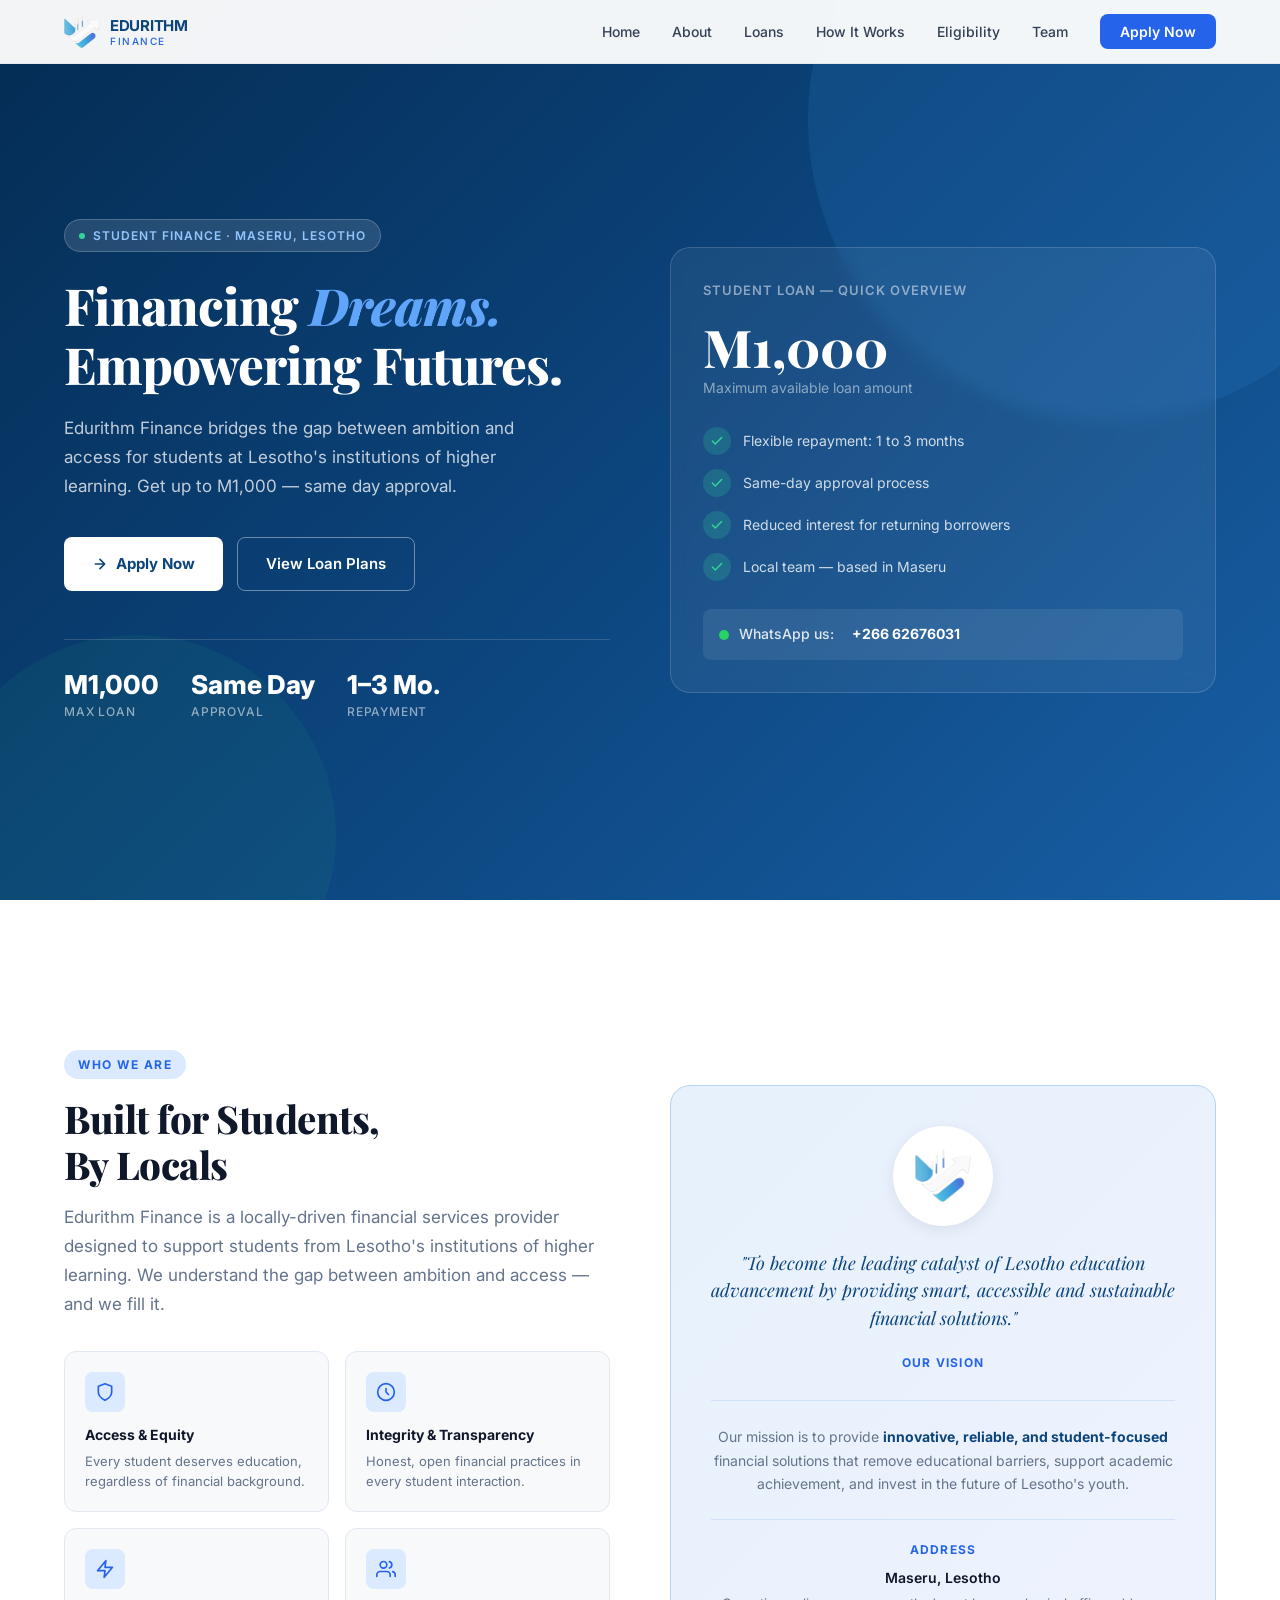
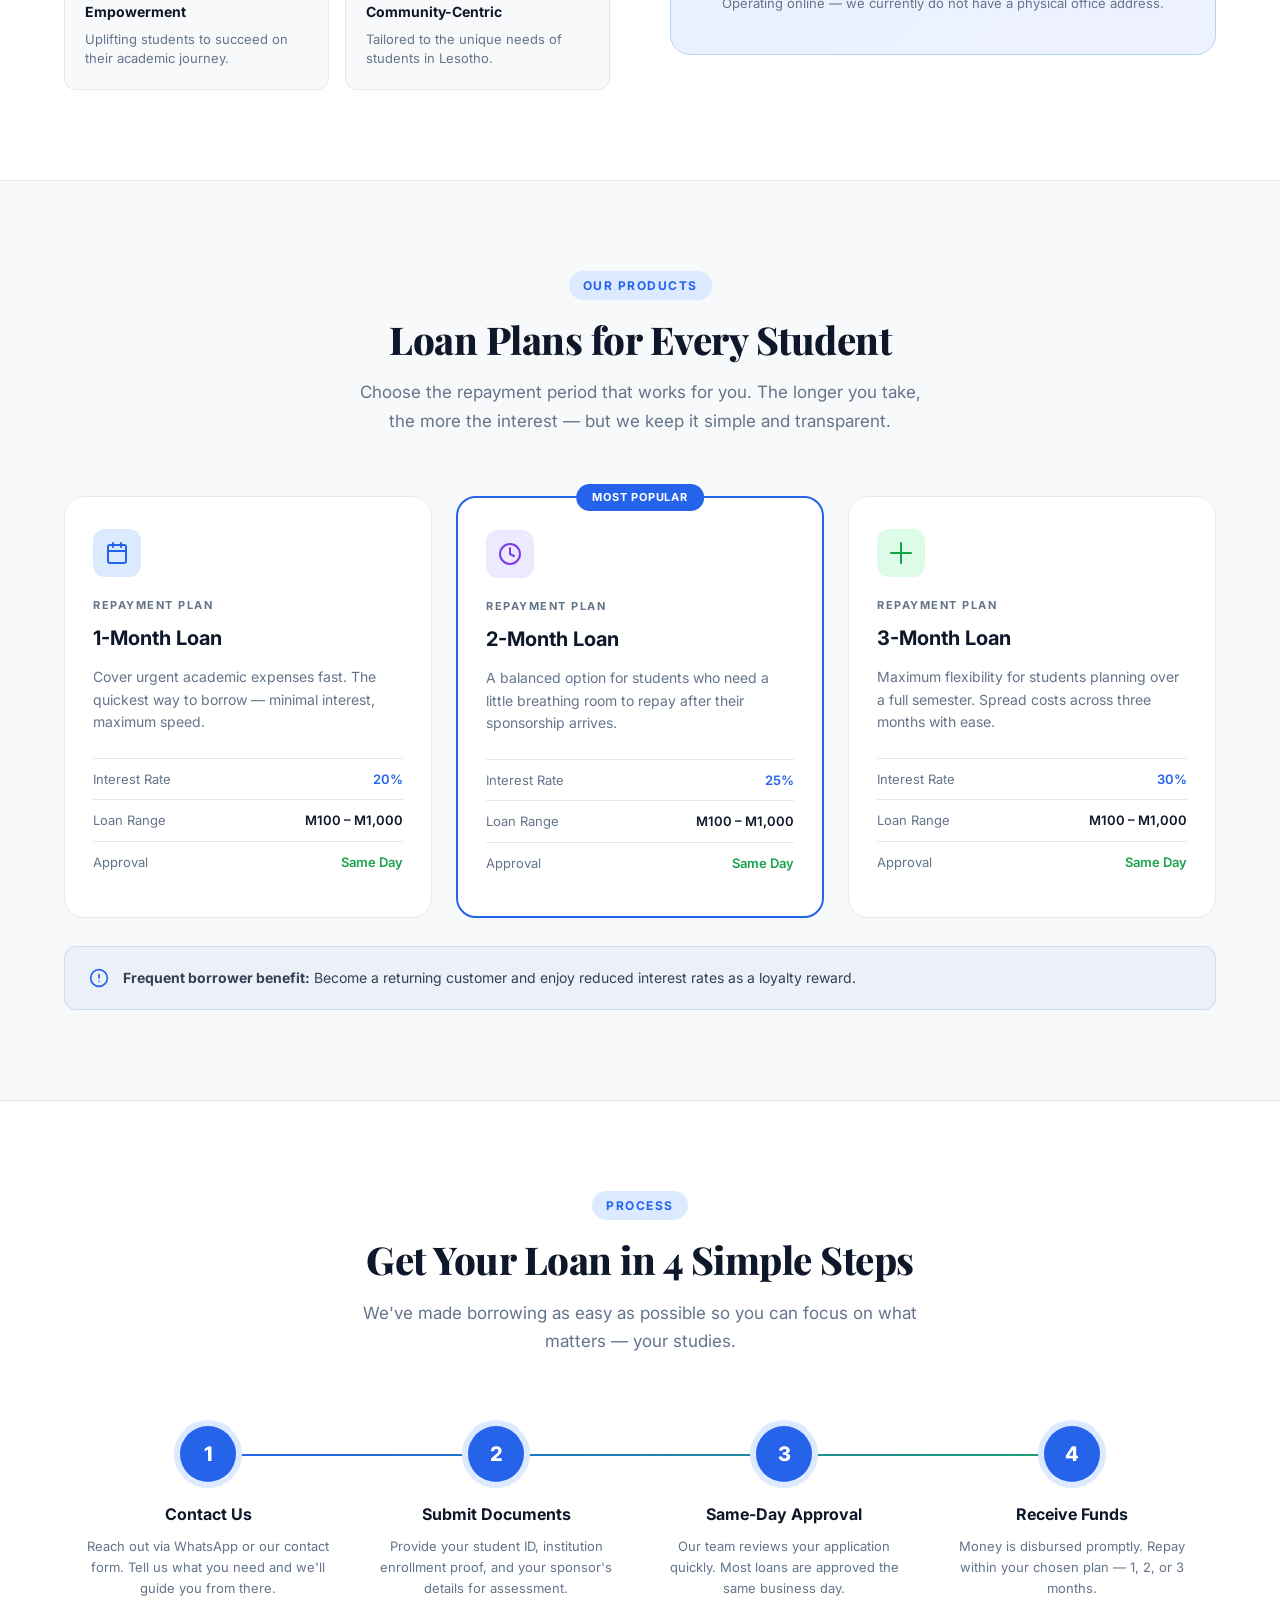
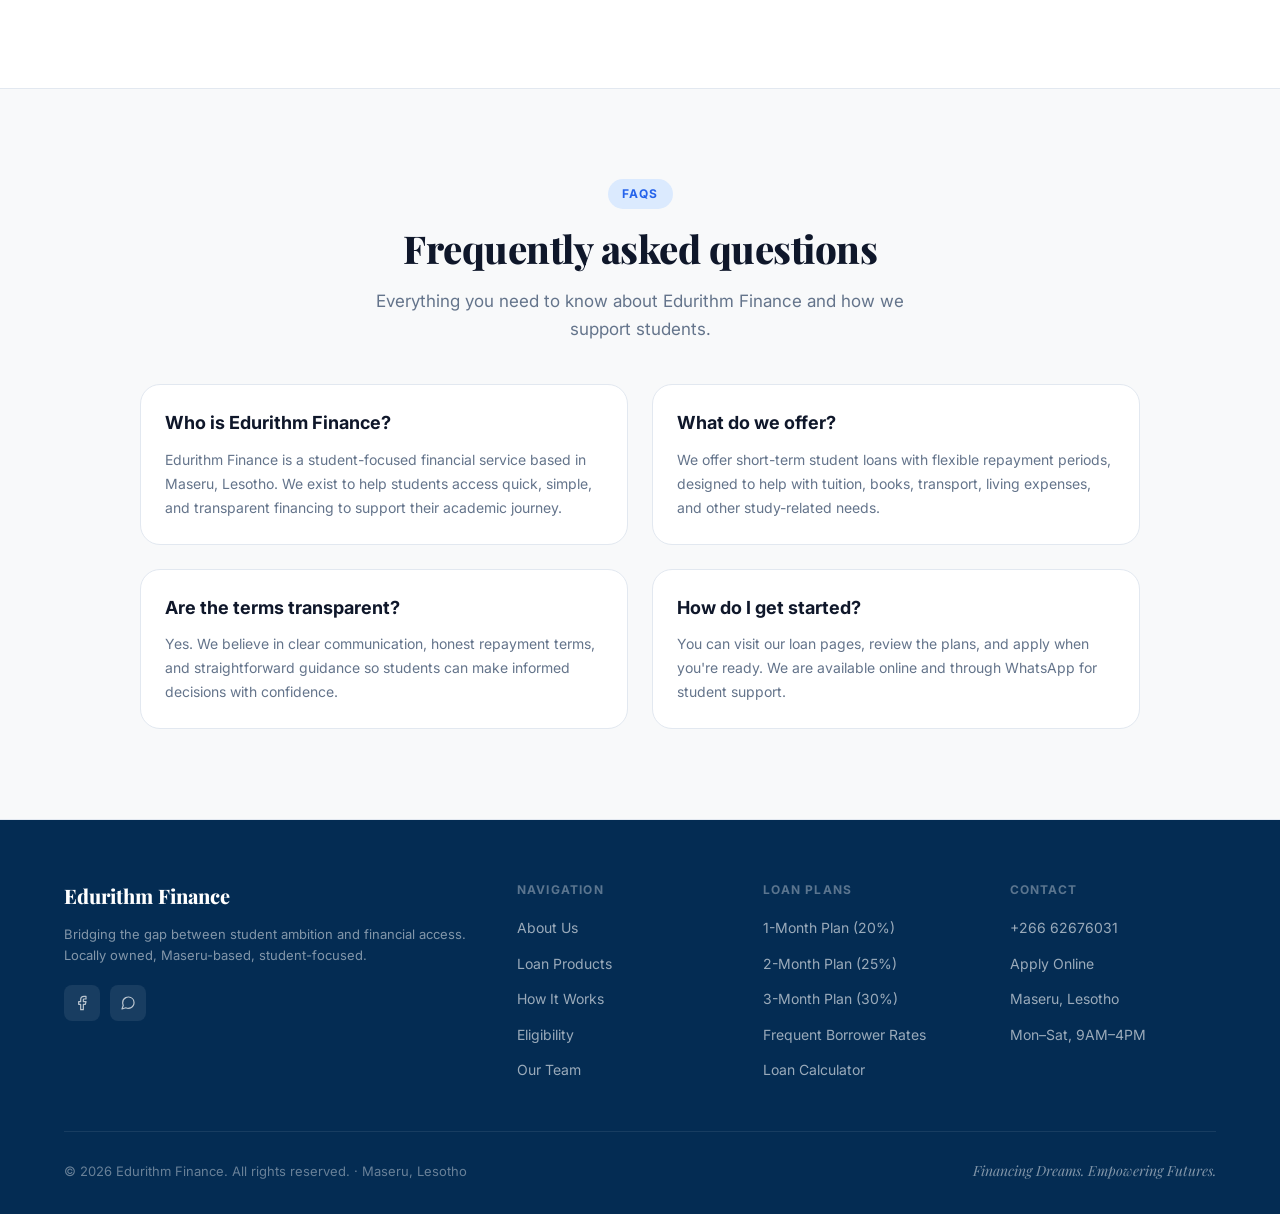
==== commit a5b8eadc: "Update index.html" ====
--- a/index.html
+++ b/index.html
@@ -1467,7 +1467,7 @@
 
       <div class="about-visual">
         <div class="about-visual-logo">
-          <img src="assets/logo.png" alt="Edurithm Finance logo" width="56" height="56" style="object-fit:contain;" />
+          <img src="assets/logo-icon.png" alt="Edurithm Finance logo" width="56" height="56" style="object-fit:contain;" />
         </div>
         <p class="about-quote">"To become the leading catalyst of Lesotho education advancement by providing smart, accessible and sustainable financial solutions."</p>
         <p class="about-mission-label">Our Vision</p>
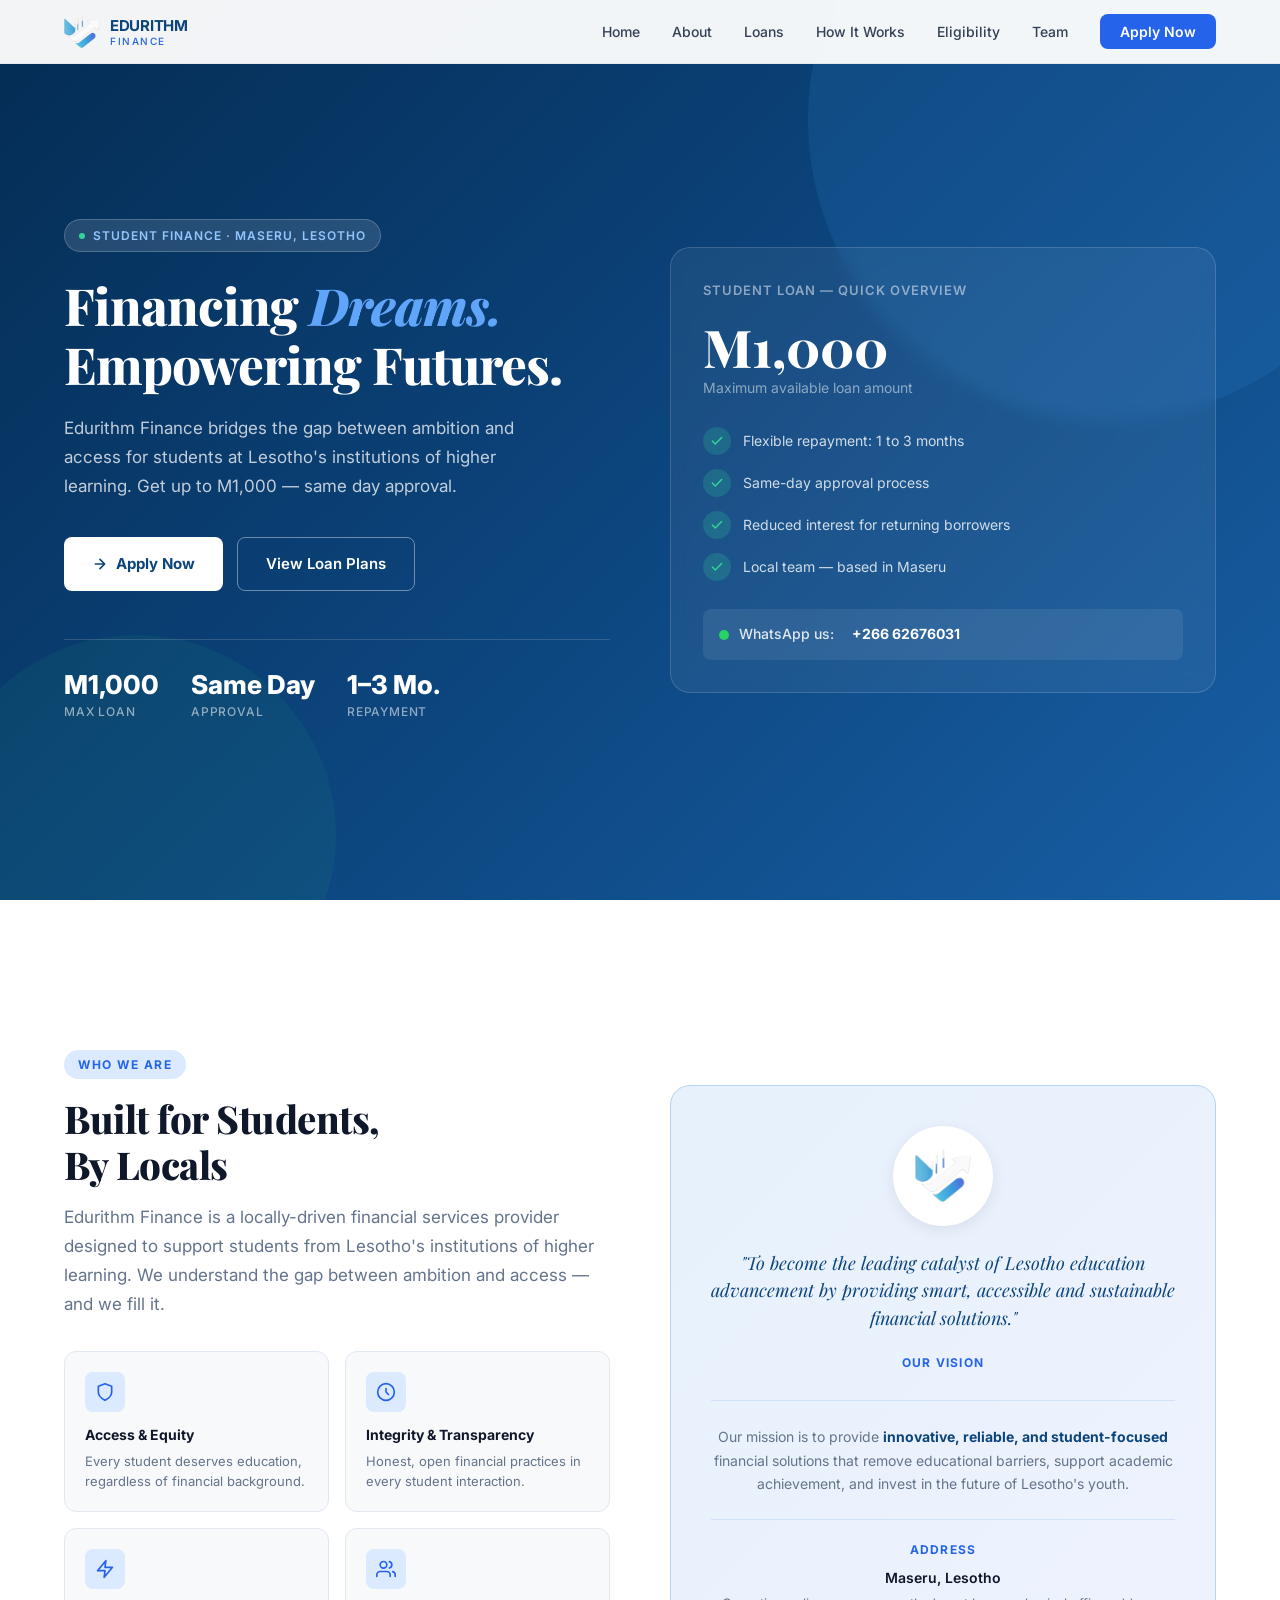
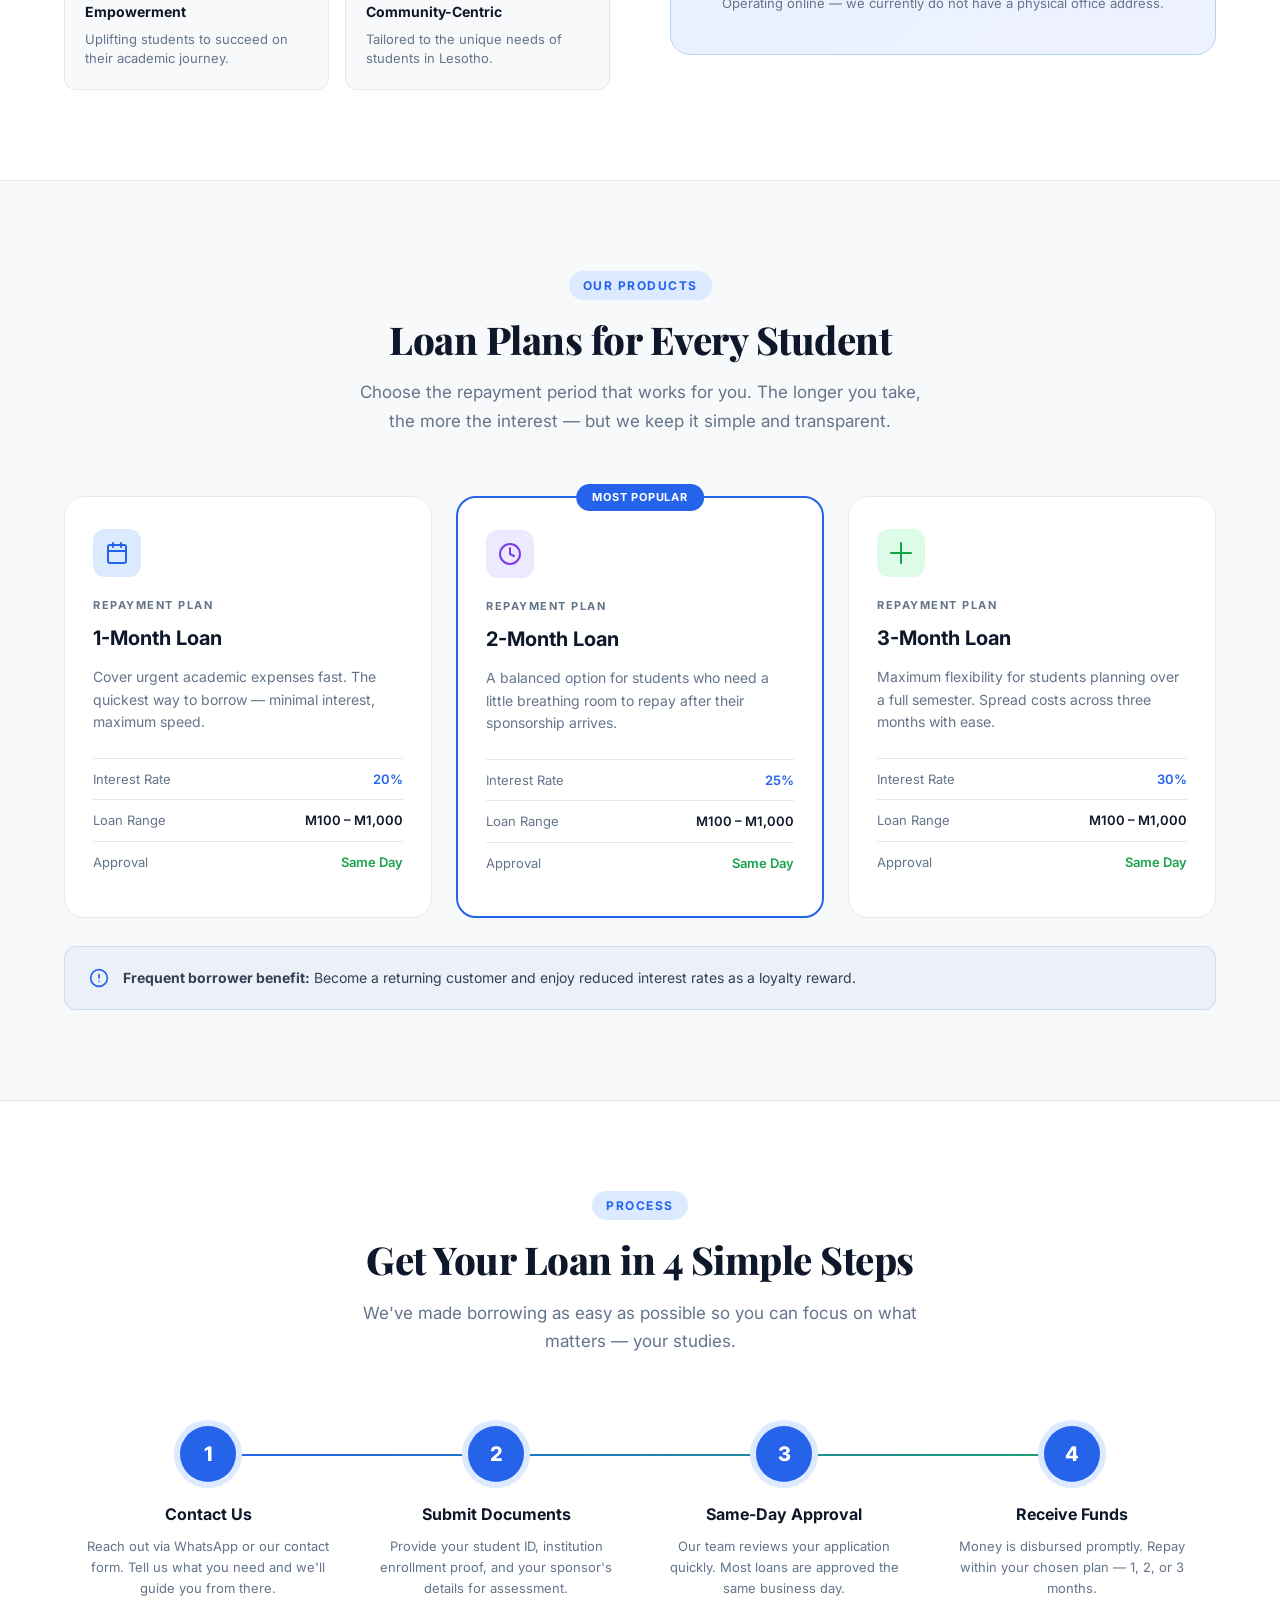
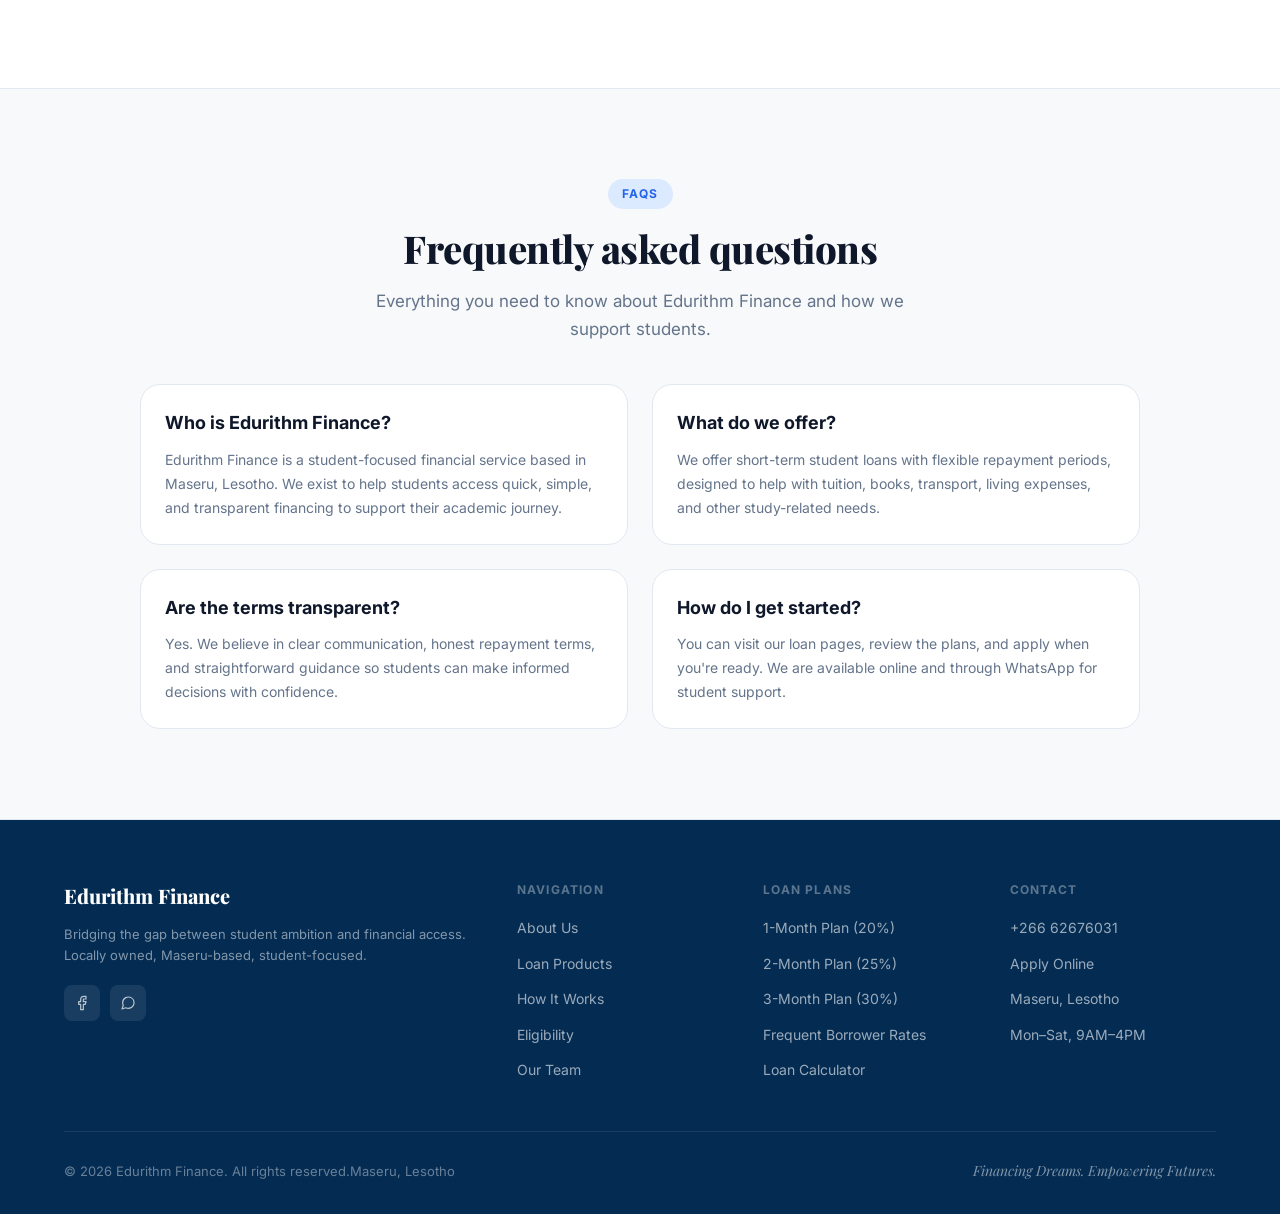
==== commit a0561cb2: "Update index.html" ====
--- a/index.html
+++ b/index.html
@@ -1688,7 +1688,7 @@
     </div>
 
     <div class="footer-bottom">
-      <p class="footer-bottom-left">© 2026 Edurithm Finance. All rights reserved. · Maseru, Lesotho</p>
+      <p class="footer-bottom-left">© 2026 Edurithm Finance. All rights reserved.Maseru, Lesotho</p>
       <p class="footer-bottom-right">Financing Dreams. Empowering Futures.</p>
     </div>
   </div>
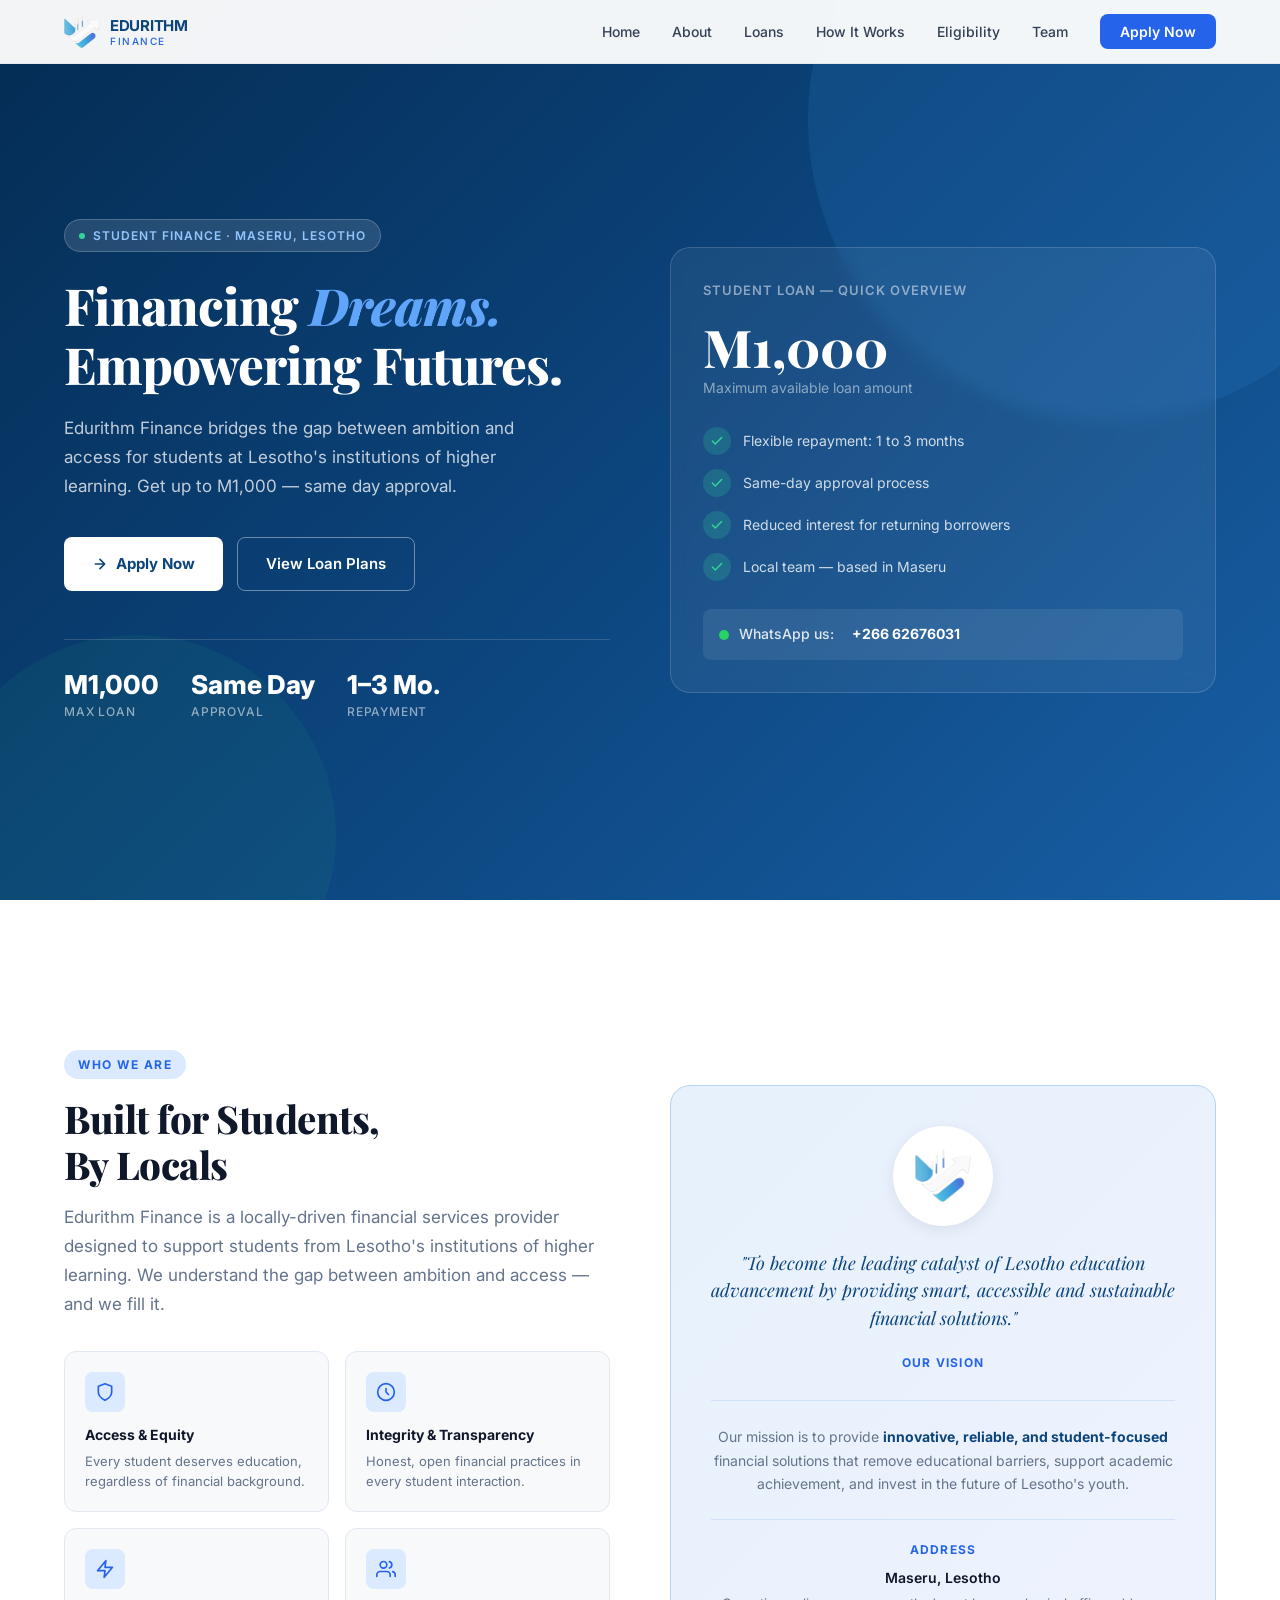
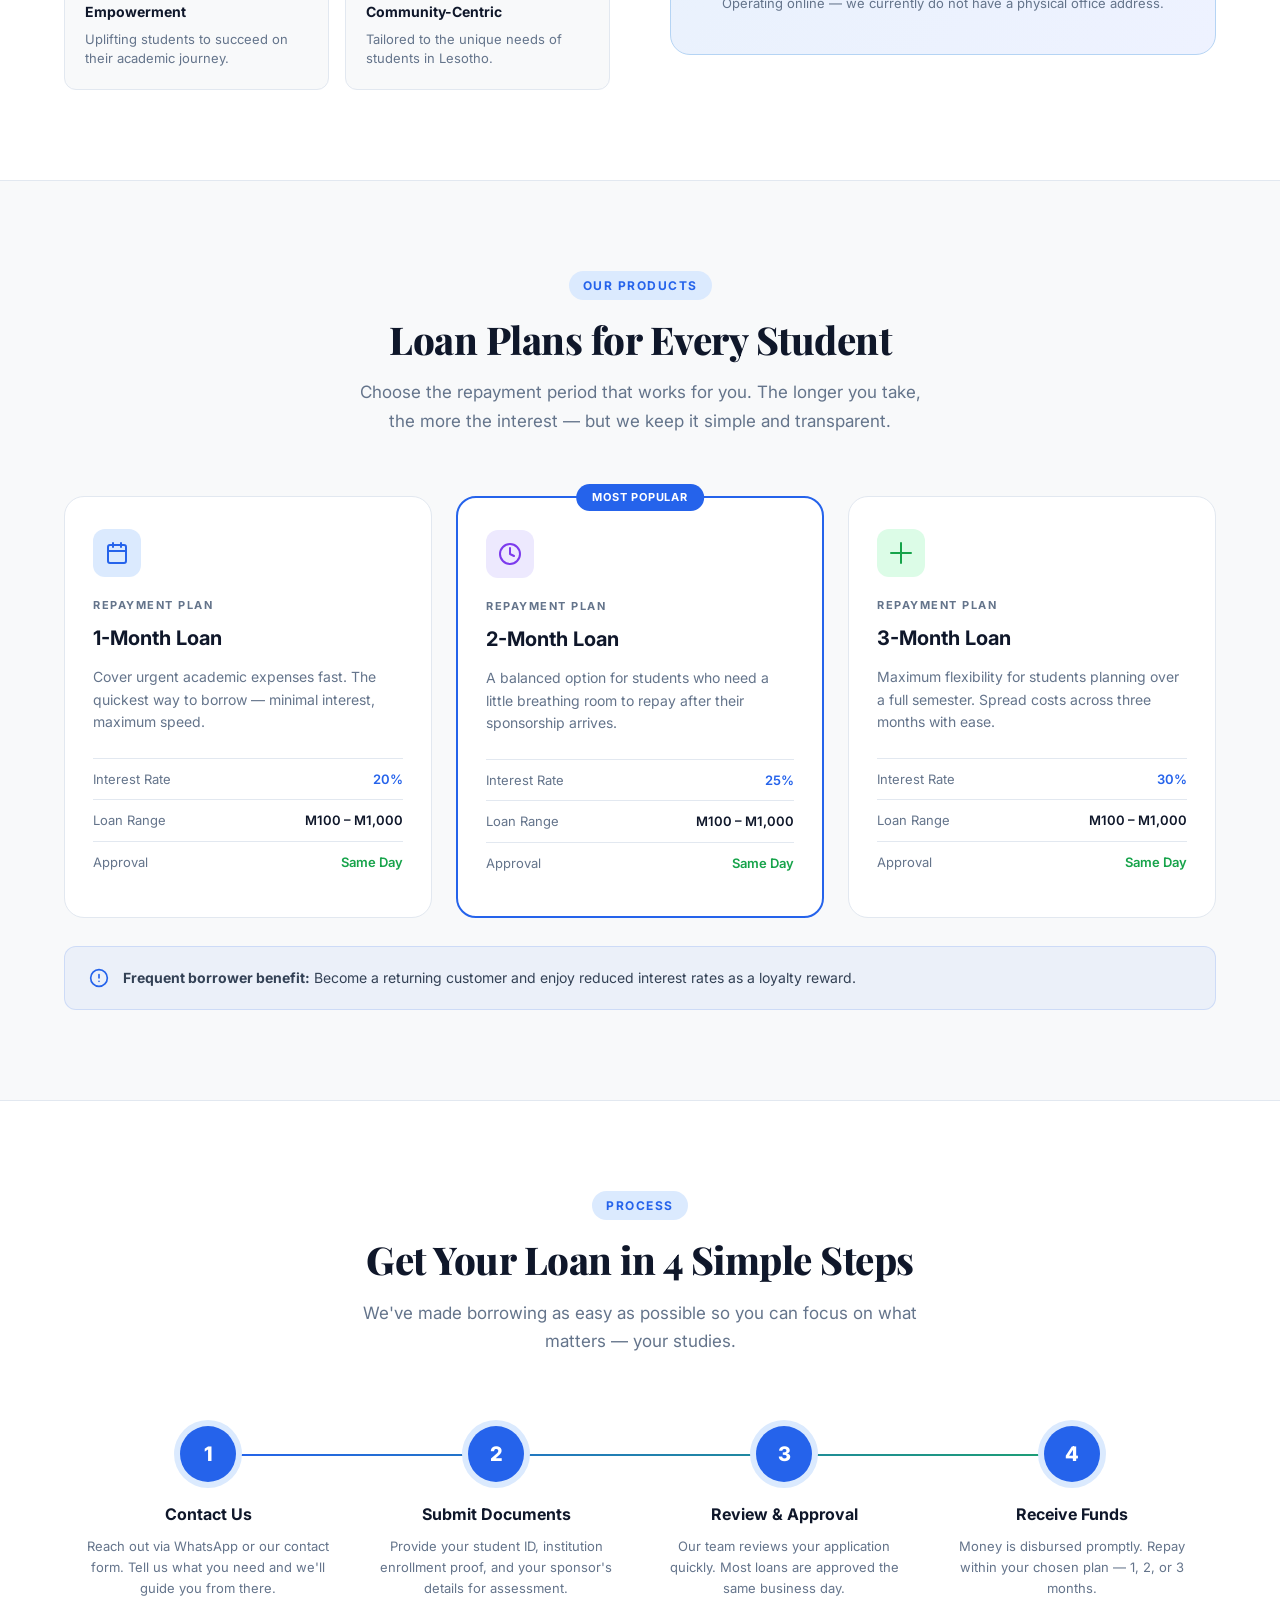
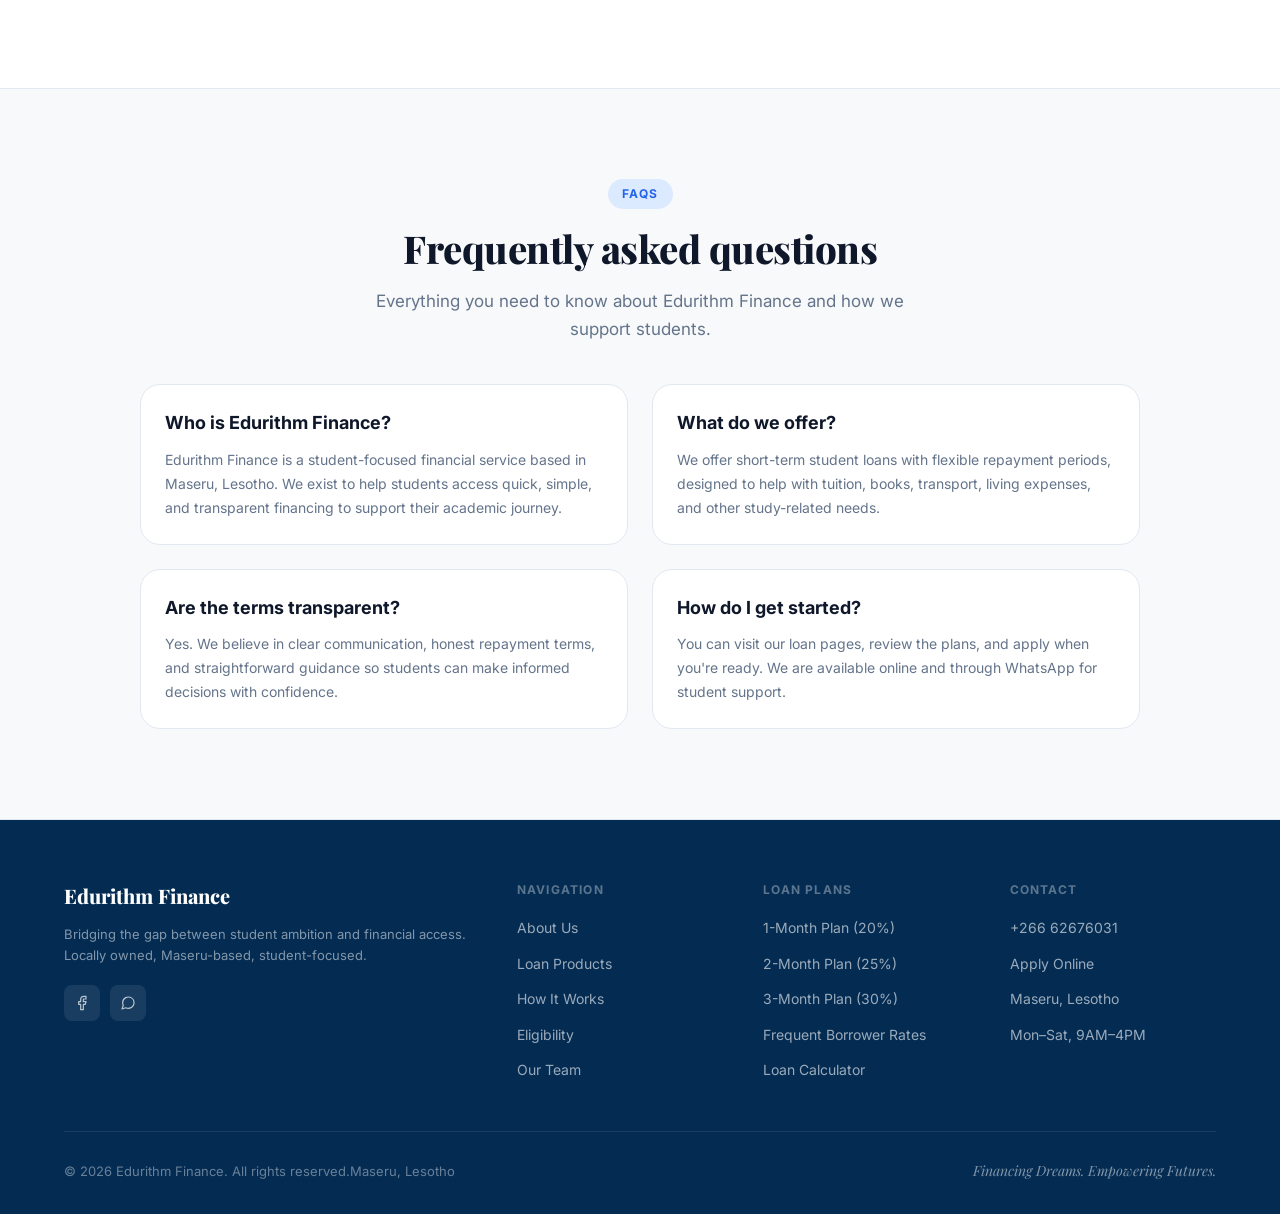
==== commit 1715fed2: "Update index.html" ====
--- a/index.html
+++ b/index.html
@@ -5,6 +5,7 @@
 <meta name="viewport" content="width=device-width, initial-scale=1.0" />
 <title>Edurithm Finance – Financing Dreams. Empowering Futures.</title>
 <link href="https://fonts.googleapis.com/css2?family=Inter:wght@300;400;500;600;700;800&family=Playfair+Display:wght@700;800&display=swap" rel="stylesheet" />
+ <link rel="icon" type="image/png" href="assets/logo-icon.png" />
 <style>
   *, *::before, *::after { box-sizing: border-box; margin: 0; padding: 0; }
 
@@ -1595,7 +1596,7 @@
       </div>
       <div class="step">
         <div class="step-number">3</div>
-        <h3 class="step-title">Same-Day Approval</h3>
+        <h3 class="step-title">Review & Approval</h3>
         <p class="step-desc">Our team reviews your application quickly. Most loans are approved the same business day.</p>
       </div>
       <div class="step">
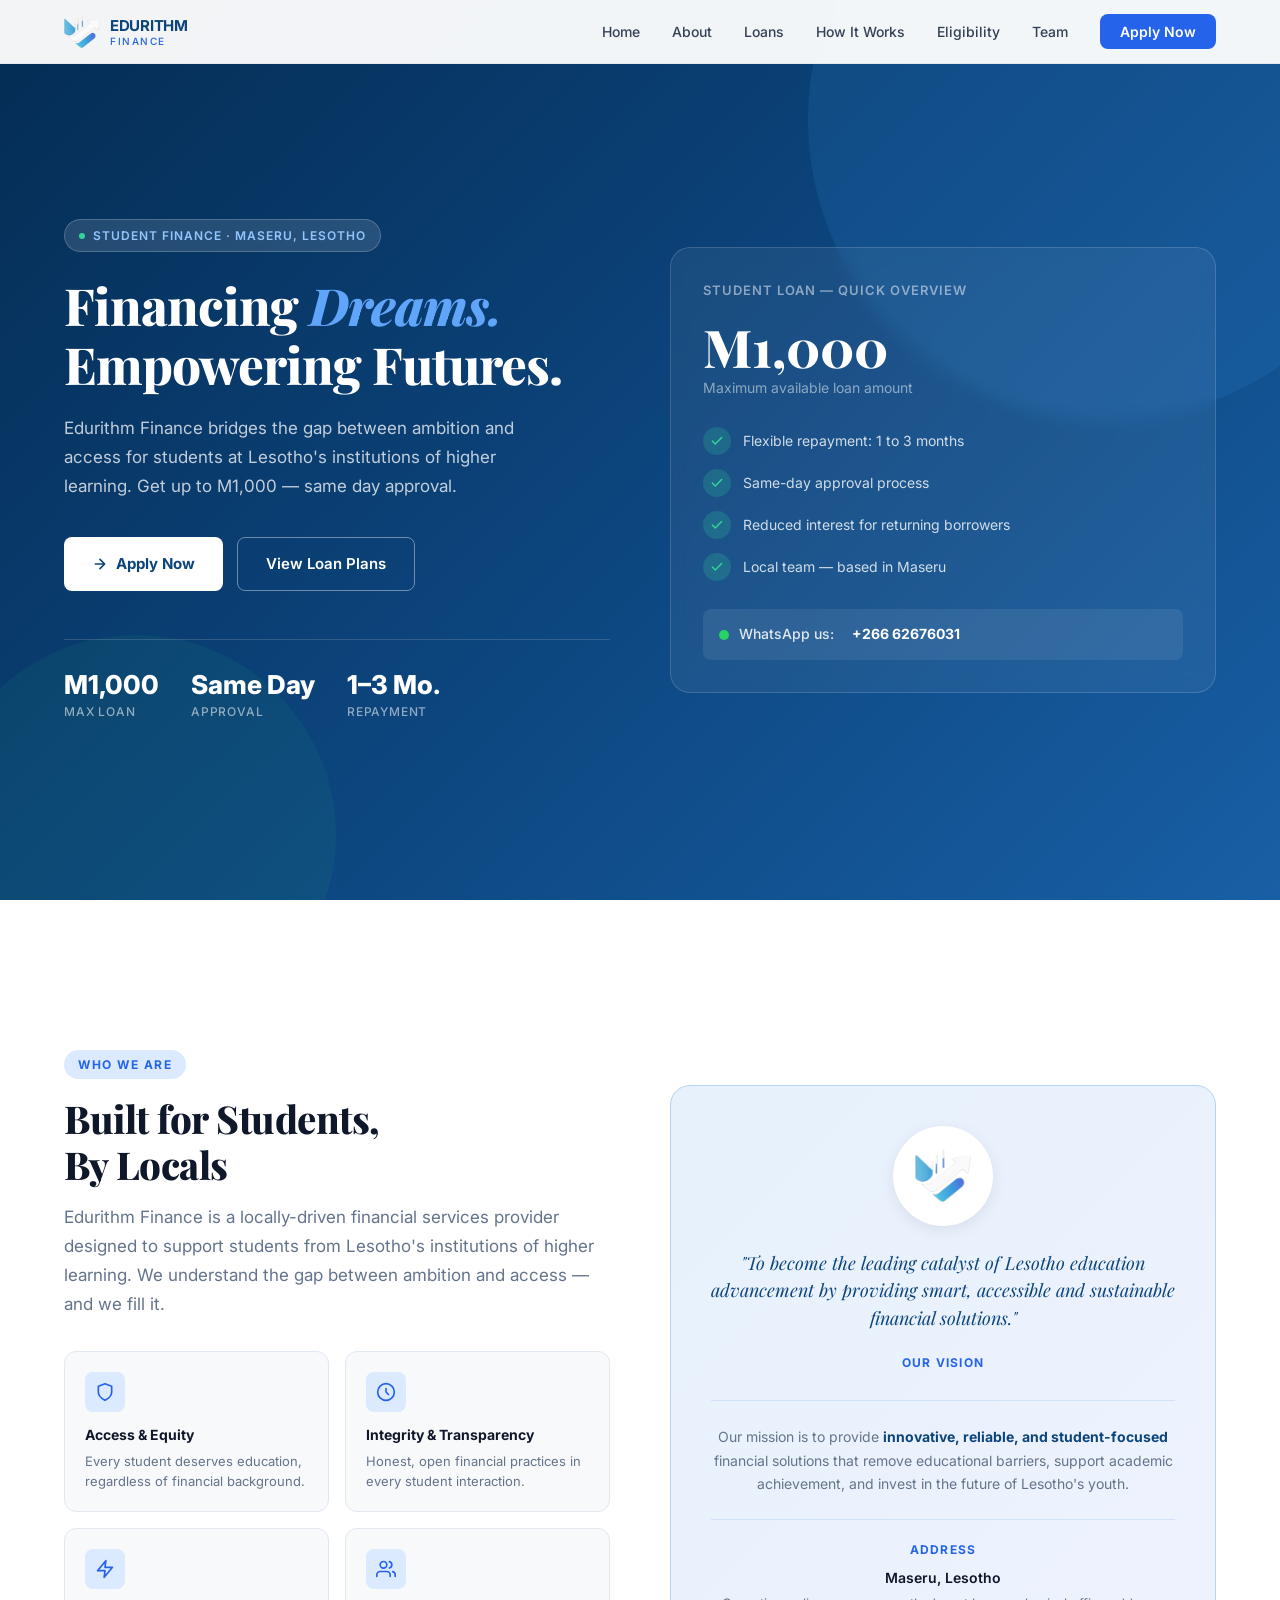
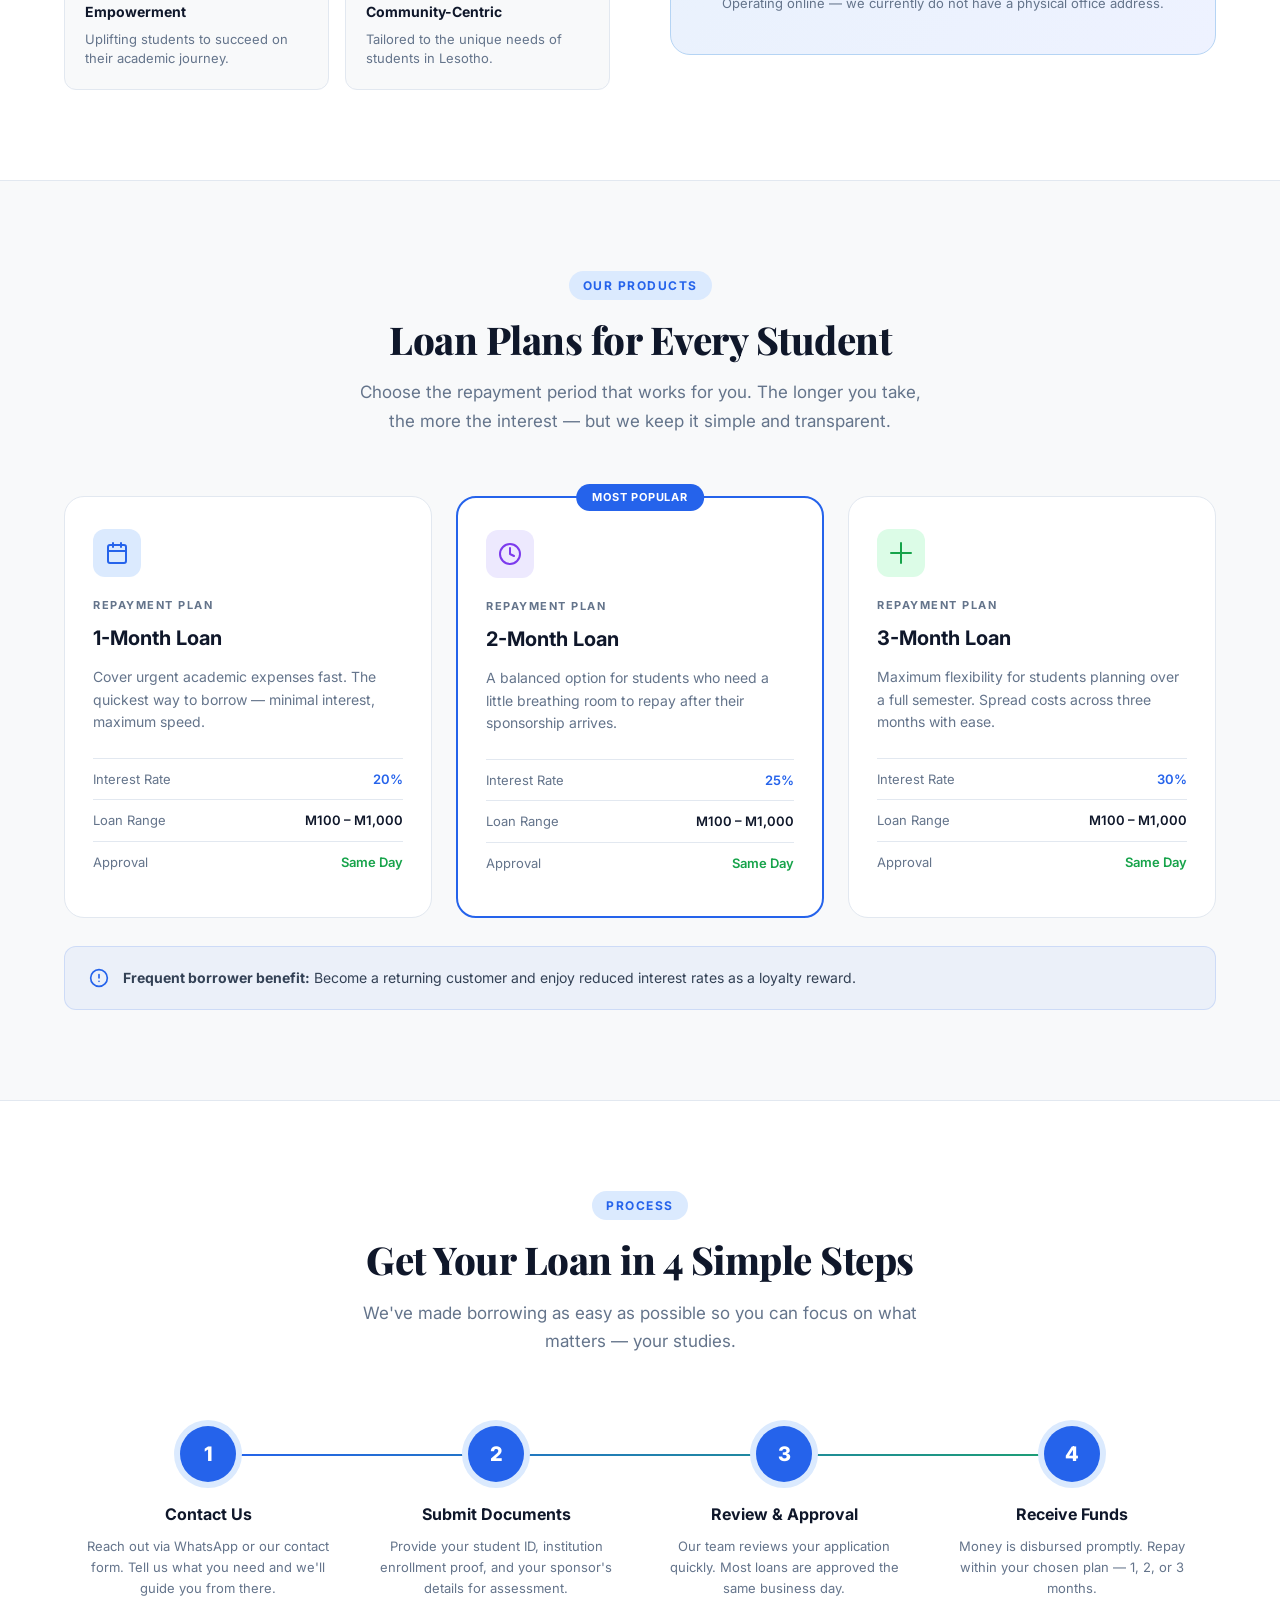
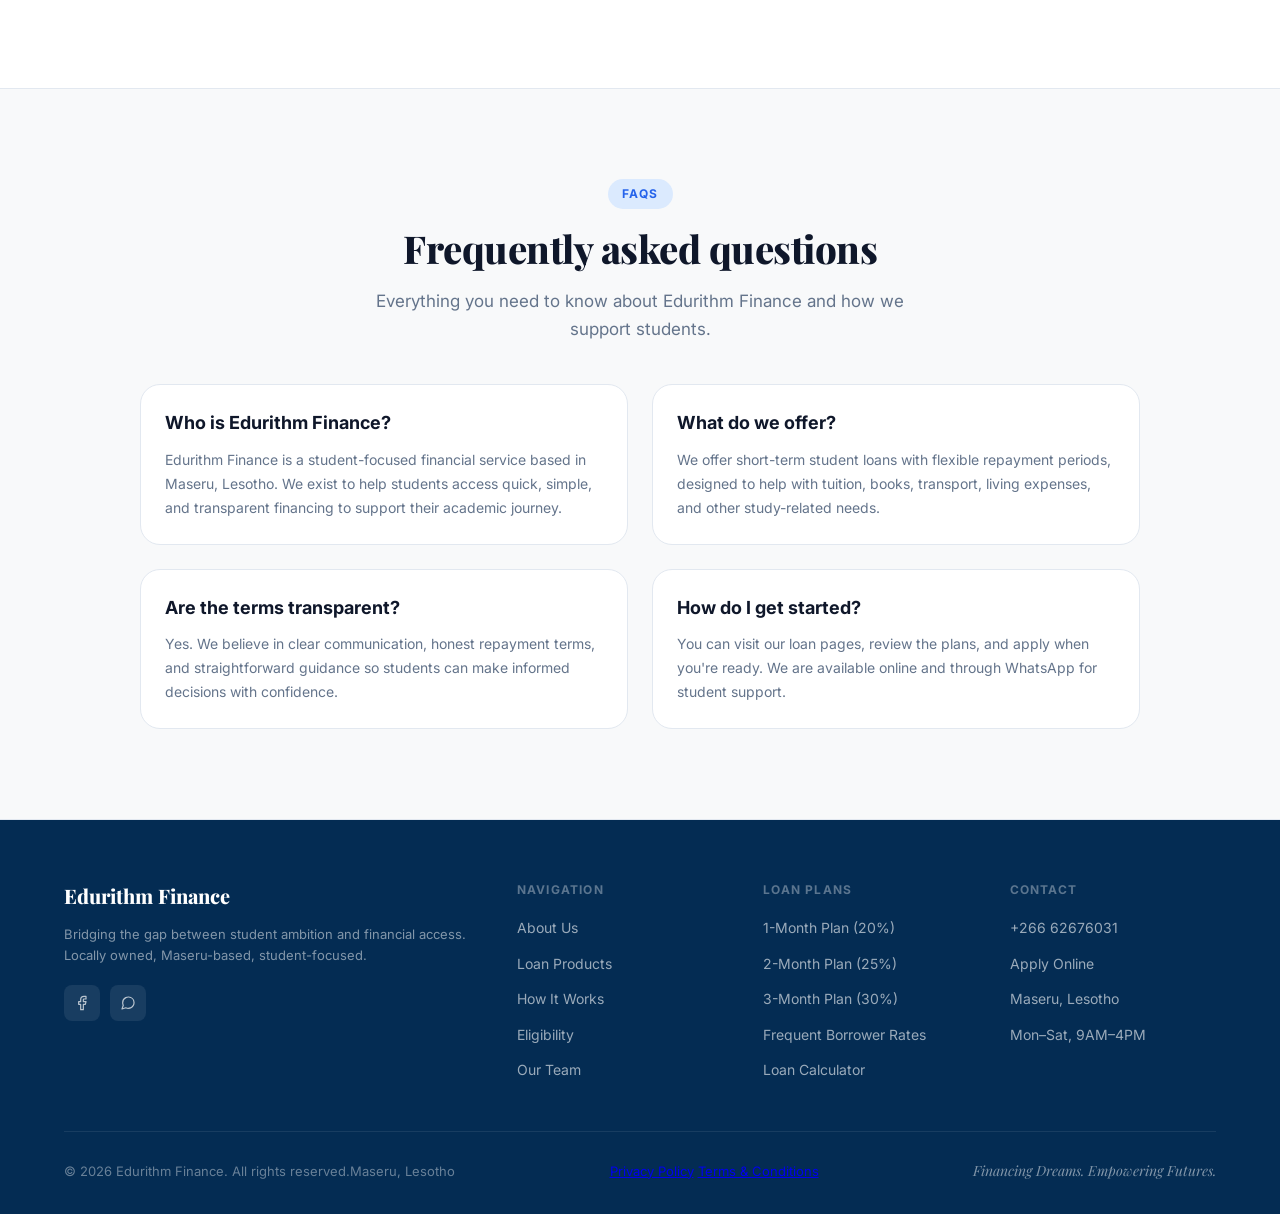
==== commit da365723: "Rename index (1).html to index.html" ====
--- a/index.html
+++ b/index.html
@@ -4,6 +4,13 @@
 <meta charset="UTF-8" />
 <meta name="viewport" content="width=device-width, initial-scale=1.0" />
 <title>Edurithm Finance – Financing Dreams. Empowering Futures.</title>
+<meta name="description" content="Edurithm Finance is a locally-driven financial services provider designed to support students from Lesotho's institutions of higher learning." />
+<meta property="og:site_name" content="Edurithm Finance" />
+<meta property="og:title" content="Edurithm Finance – Financing Dreams. Empowering Futures." />
+<meta property="og:description" content="Edurithm Finance is a locally-driven financial services provider designed to support students from Lesotho's institutions of higher learning." />
+<meta property="og:type" content="website" />
+<meta property="og:image" content="https://edurithm-finance-ozwq.vercel.app/assets/logo-icon.png" />
+<meta property="og:url" content="https://edurithm-finance-ozwq.vercel.app/" />
 <link href="https://fonts.googleapis.com/css2?family=Inter:wght@300;400;500;600;700;800&family=Playfair+Display:wght@700;800&display=swap" rel="stylesheet" />
  <link rel="icon" type="image/png" href="assets/logo-icon.png" />
 <style>
@@ -1690,6 +1697,10 @@
 
     <div class="footer-bottom">
       <p class="footer-bottom-left">© 2026 Edurithm Finance. All rights reserved.Maseru, Lesotho</p>
+      <div class="footer-bottom-legal">
+        <a href="privacy.html">Privacy Policy</a>
+        <a href="terms.html">Terms &amp; Conditions</a>
+      </div>
       <p class="footer-bottom-right">Financing Dreams. Empowering Futures.</p>
     </div>
   </div>
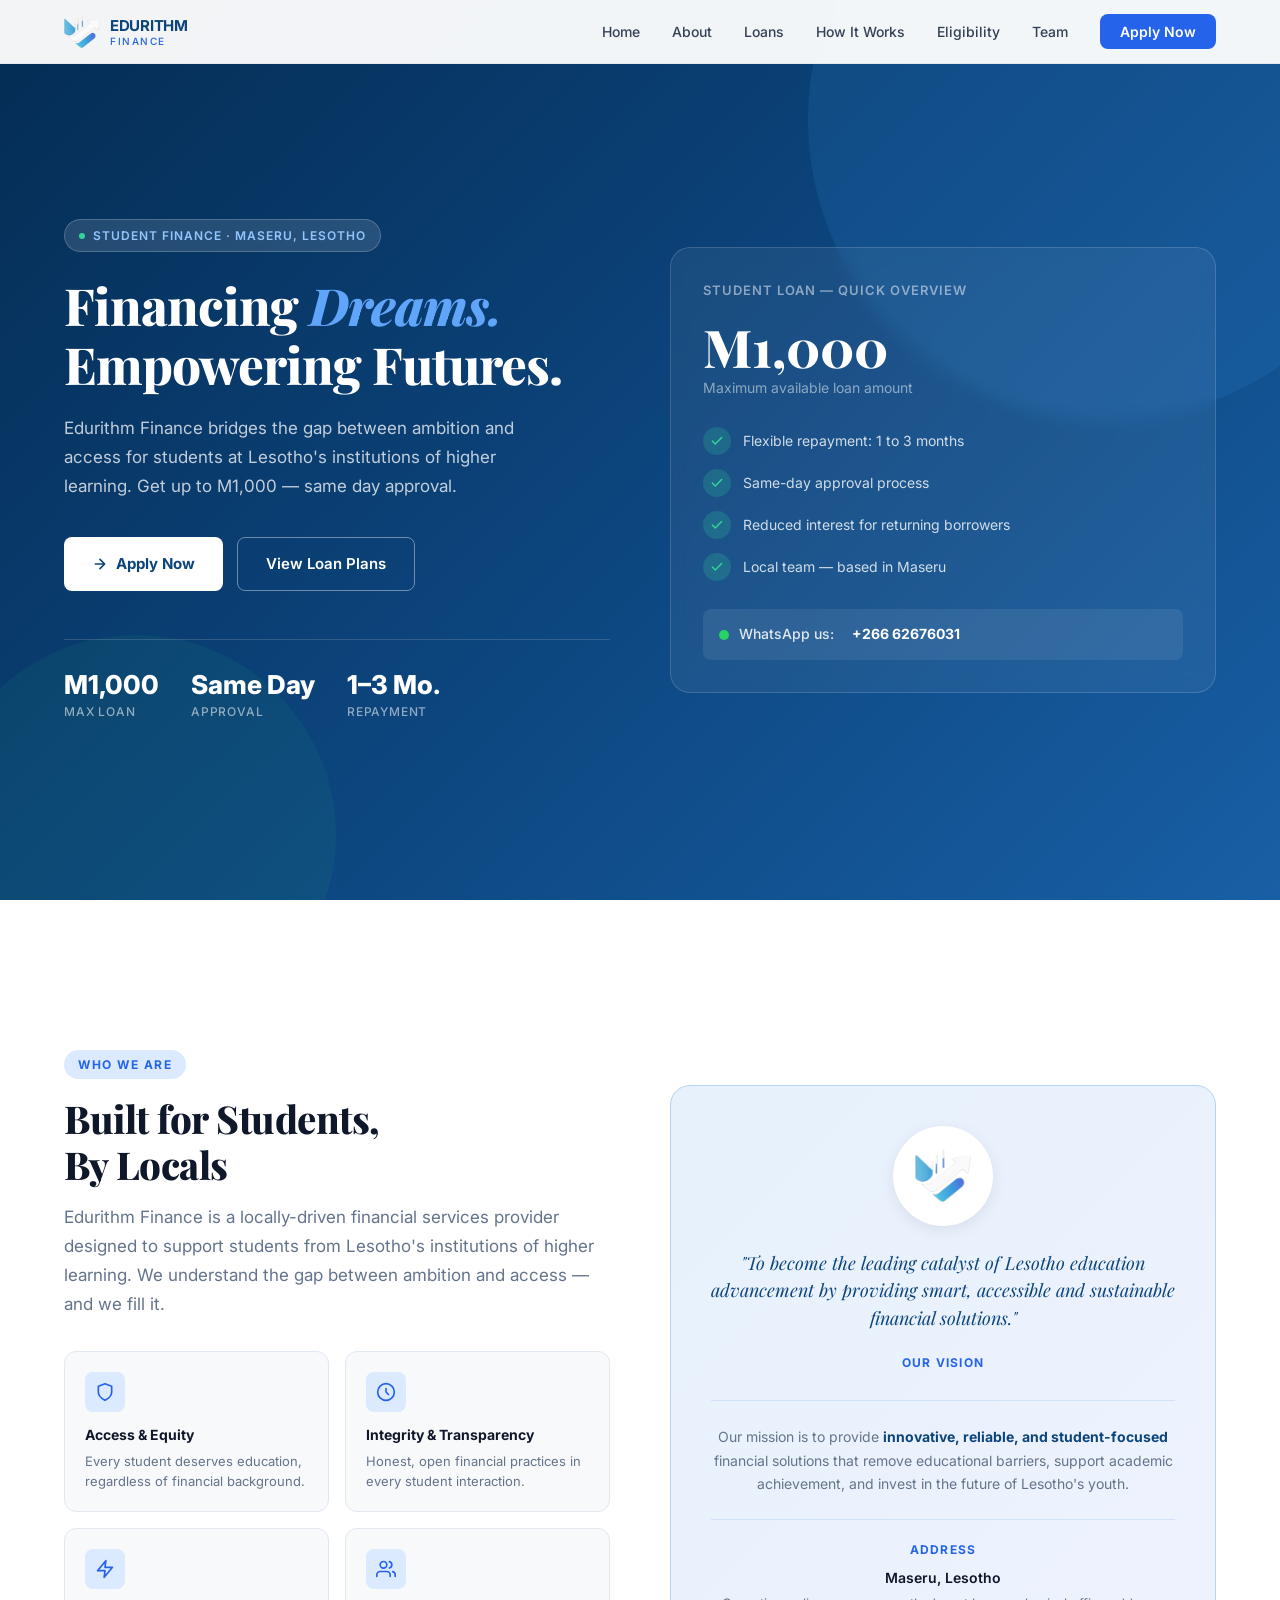
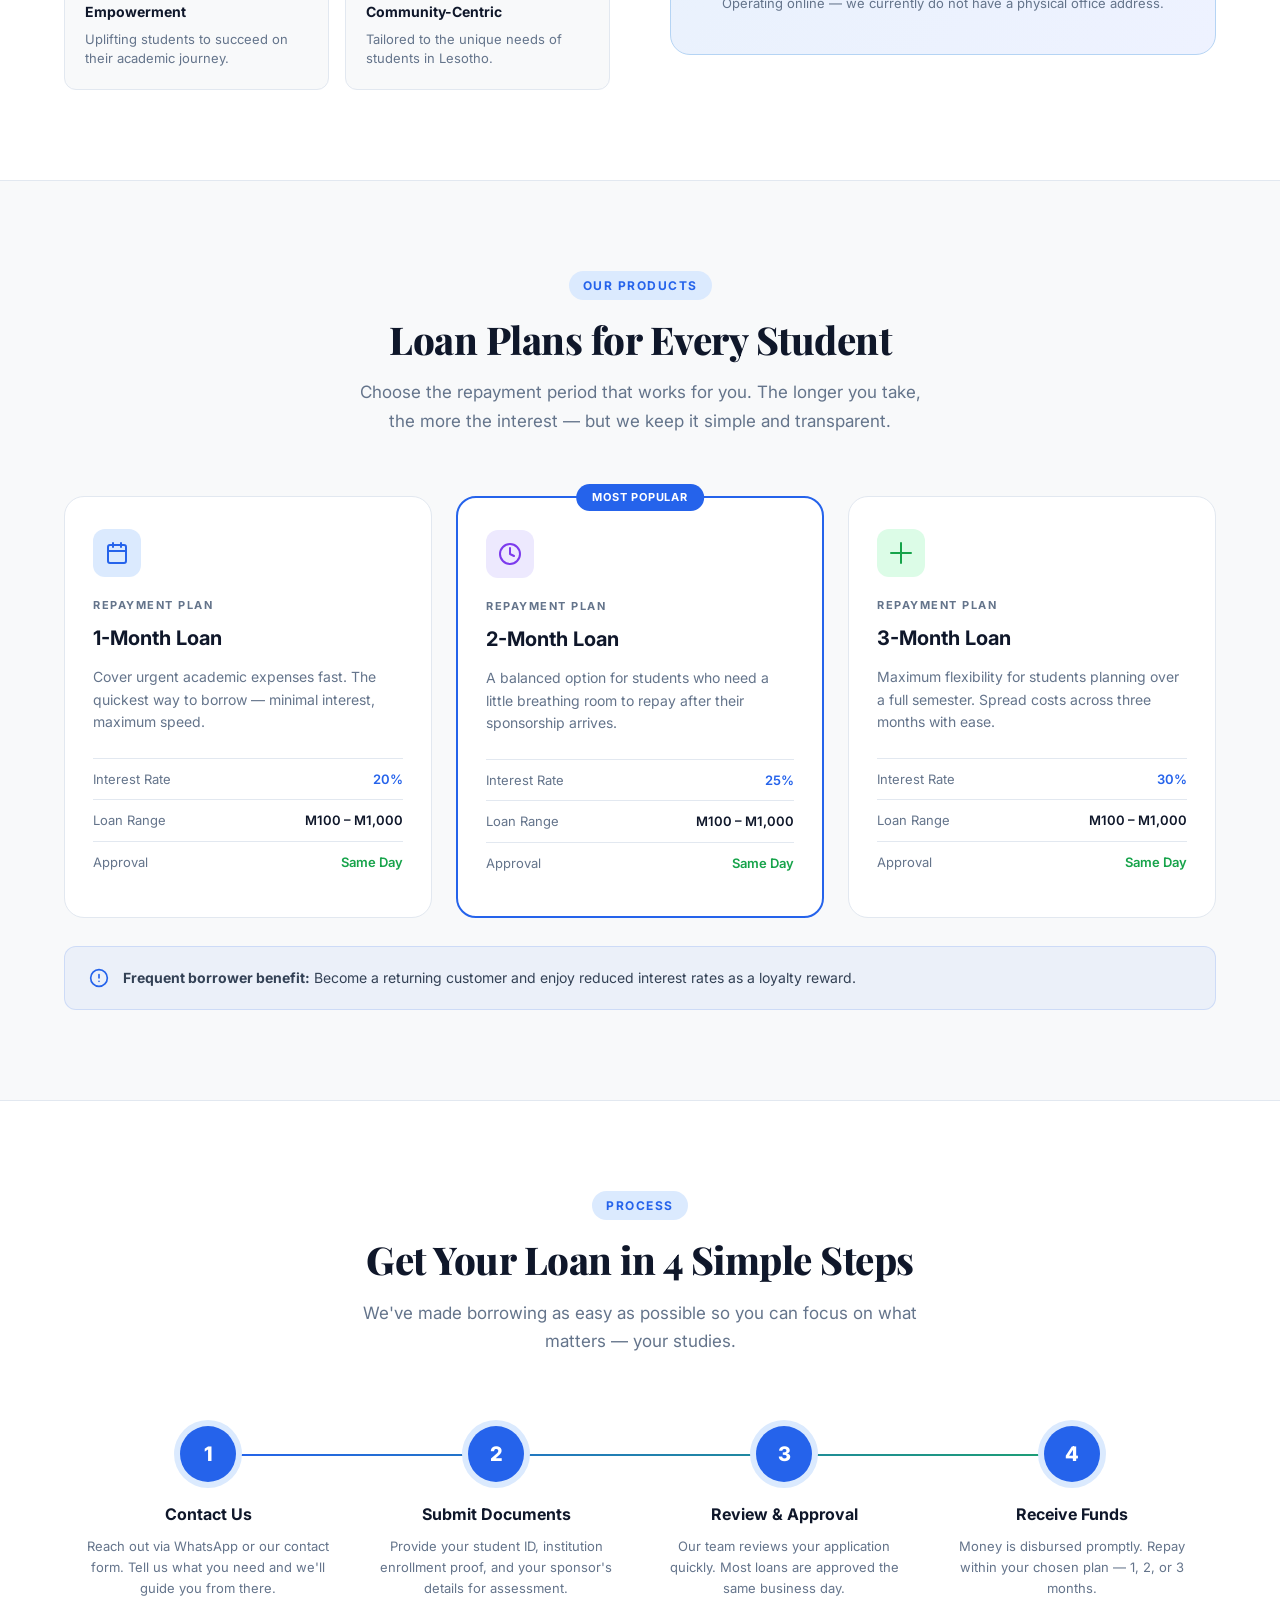
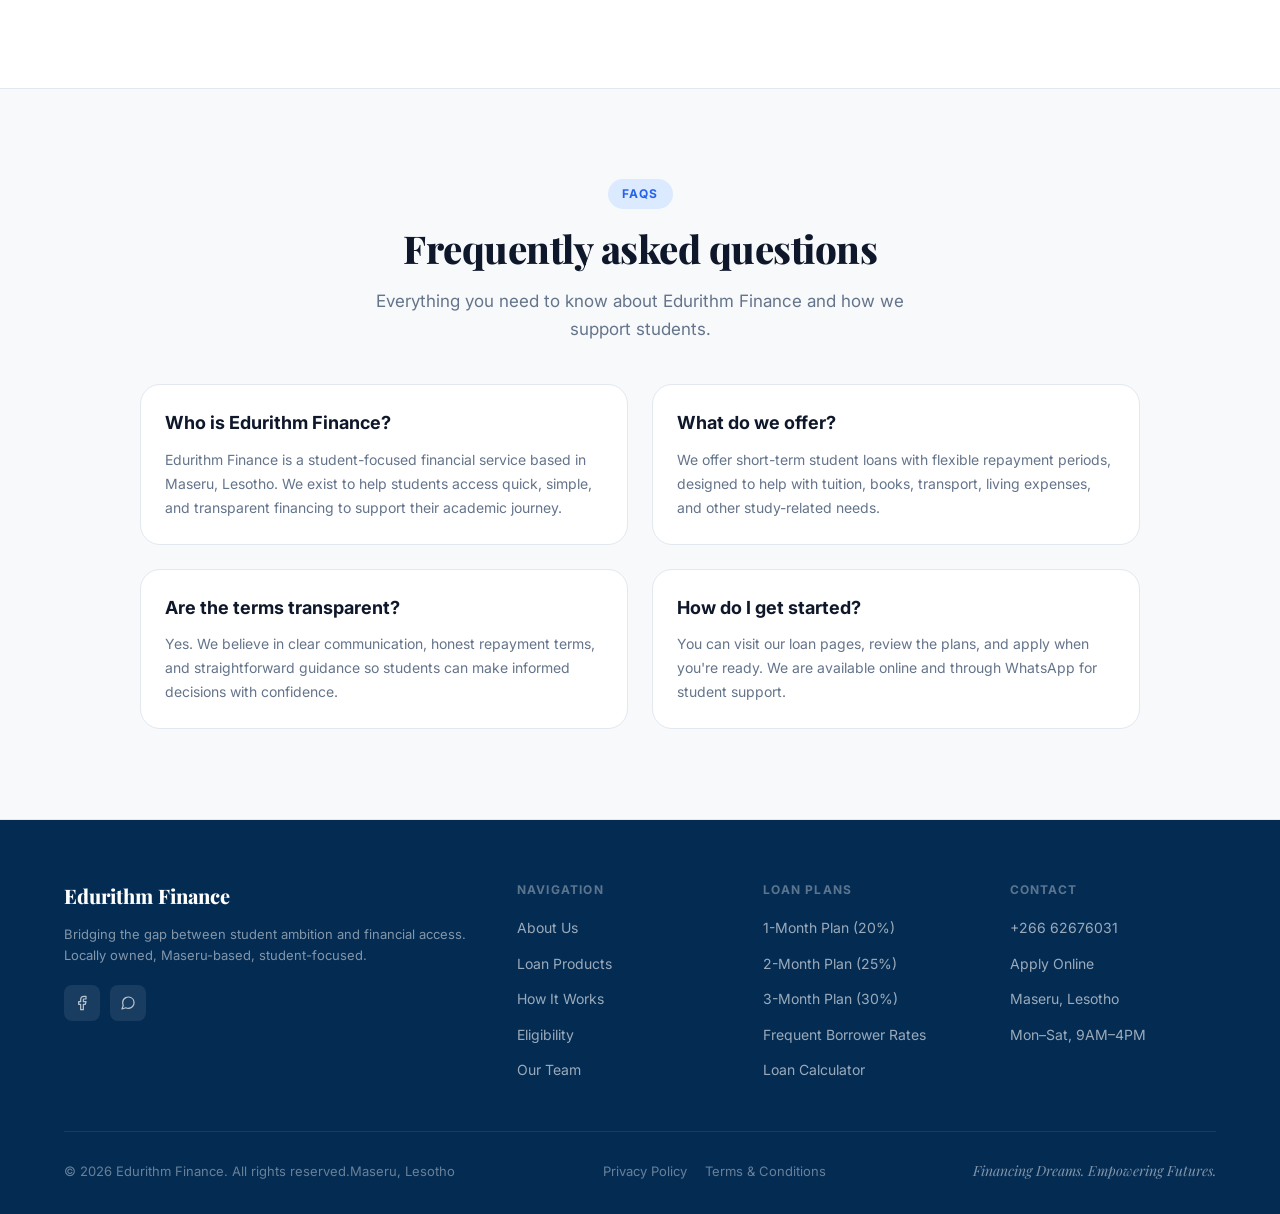
==== commit 5c55c7aa: "Rename index_1.html to index.html" ====
--- a/index.html
+++ b/index.html
@@ -1256,6 +1256,19 @@
 
   .footer-bottom-left { color: rgba(255,255,255,0.4); }
 
+  .footer-bottom-legal {
+    display: flex;
+    gap: 18px;
+    color: rgba(255,255,255,0.4);
+  }
+
+  .footer-bottom-legal a {
+    color: inherit;
+    text-decoration: none;
+  }
+
+  .footer-bottom-legal a:hover { color: #ffffff; }
+
   .footer-bottom-right {
     font-family: 'Playfair Display', serif;
     font-style: italic;
@@ -1315,6 +1328,7 @@
     .contact-inner { grid-template-columns: 1fr; }
     .footer-top { grid-template-columns: 1fr 1fr; }
     .footer-bottom { flex-direction: column; gap: 12px; text-align: center; }
+    .footer-bottom-legal { justify-content: center; }
     .nav-links { display: none; }
     .nav-mobile-btn { display: flex; }
     .about-values { grid-template-columns: 1fr; }
